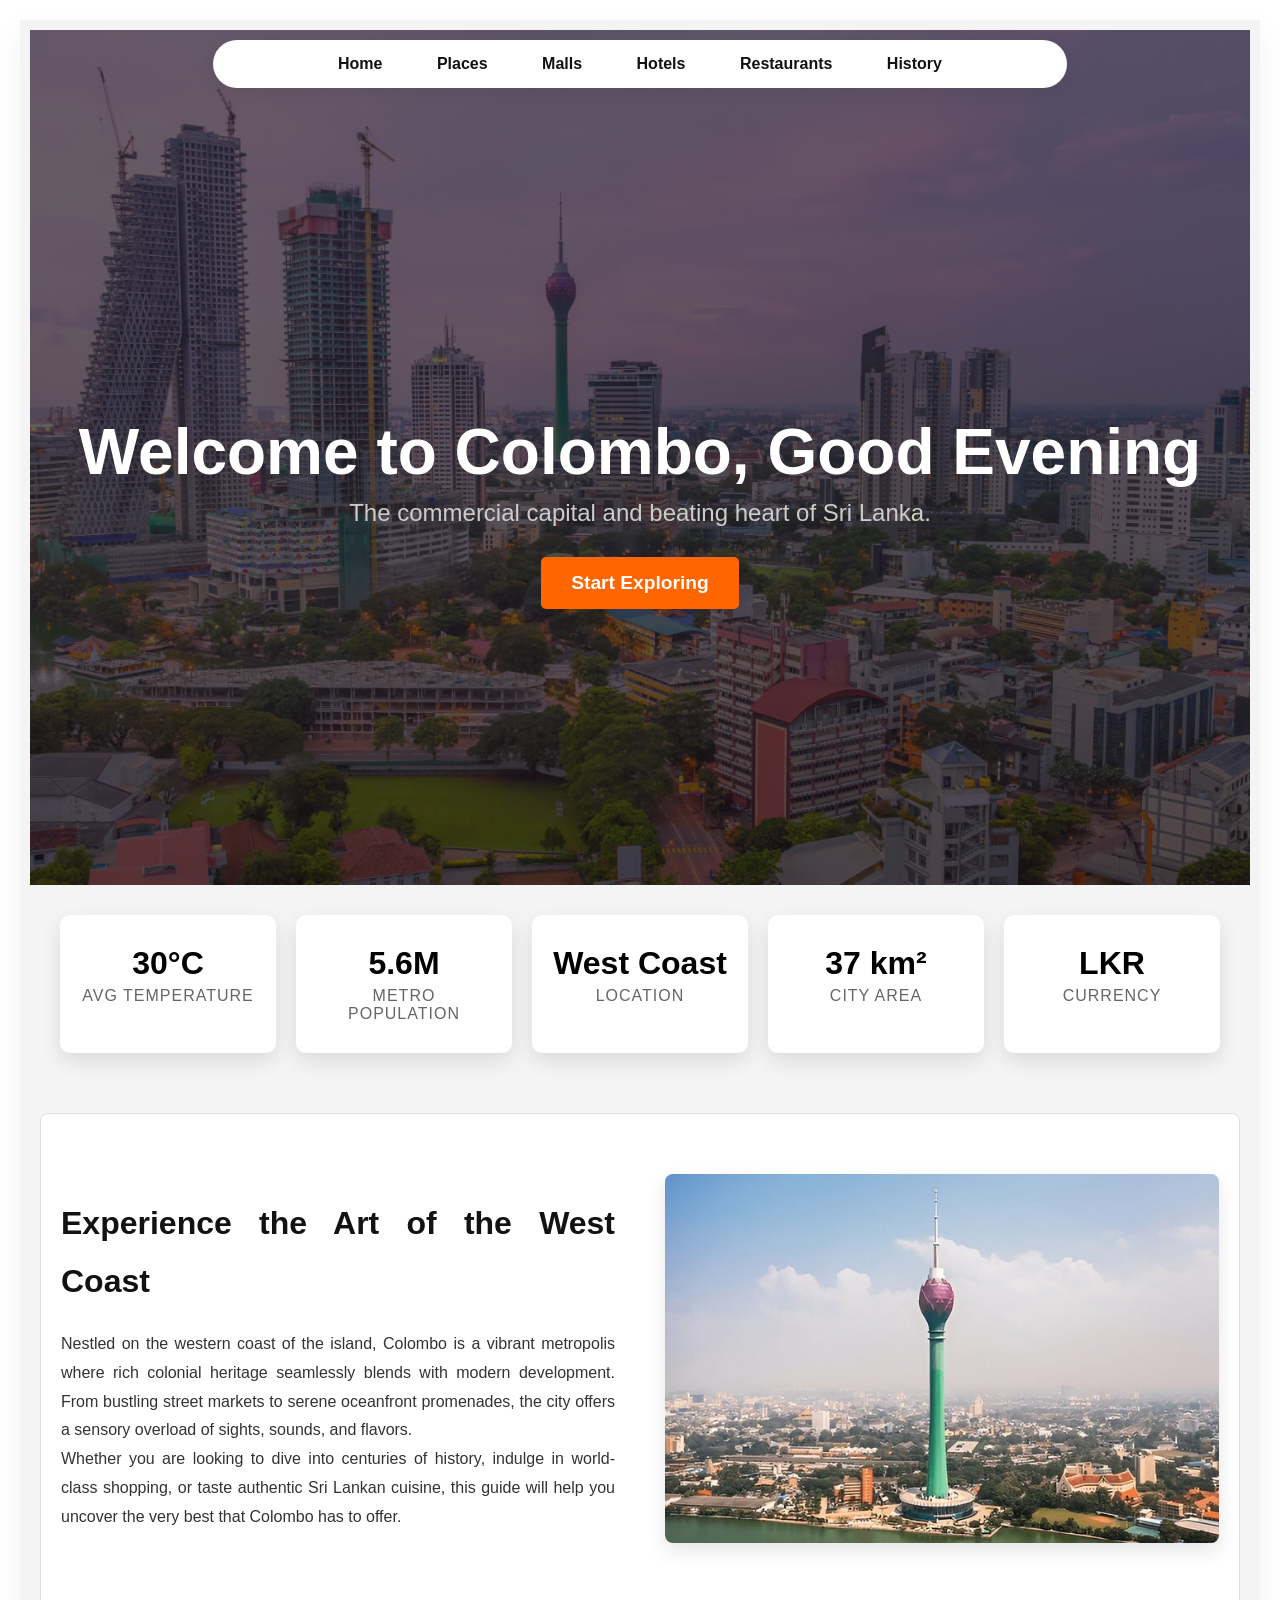
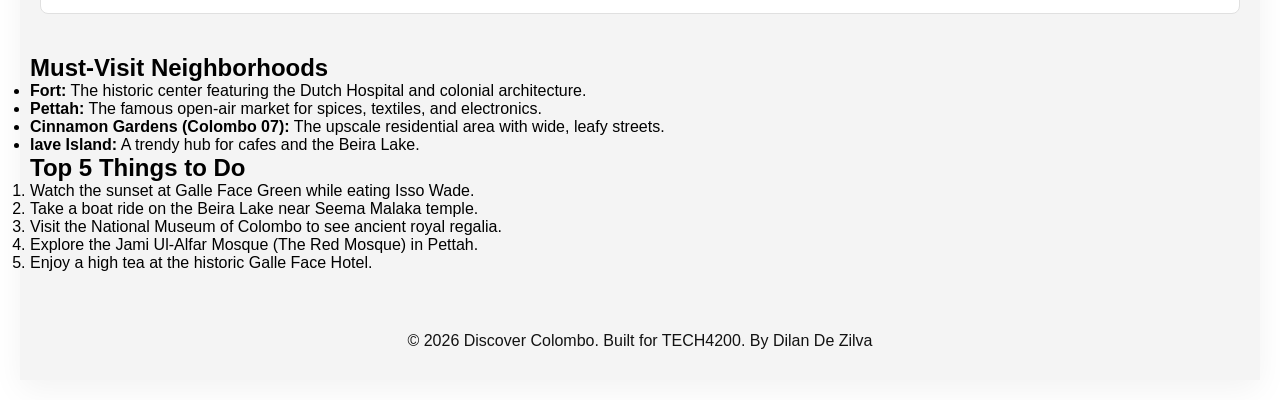
==== index.html @ 4ca34e48 "Add: More content to the home page" ====
<!-- Dilan De Zilva || 05/05/2025 -->
<!-- The website is about city of sri lanka know an Colombo, this includes it states along with
restaurants, malls, hotels and its history. -->
<!-- This page is main page of the site showing the overview of colombo city -->

<!doctype html>
<html lang="en">
  <head>
    <meta charset="UTF-8" />
    <meta name="viewport" content="width=device-width, initial-scale=1.0" />
    <!--  -->
    <title>Discover Colombo | Travel Guide</title>
    <!--  -->
    <link rel="stylesheet" href="styles.css" />
  </head>
  <body>
    <div class="content-wrapper">
      <!-- HERO SECTION -->
      <header class="hero-section">
        <!-- GLOBAL NAVIGATION -->
        <nav class="global-nav transparent-view">
          <div class="nav-links">
            <a href="index.html">Home</a>
            <a href="places.html">Places</a>
            <a href="malls.html">Malls</a>
            <a href="hotels.html">Hotels</a>
            <a href="restaurants.html">Restaurants</a>
            <a href="history.html">History</a>
          </div>
        </nav>
        <div class="hero-content">
          <h1 id="greeting-text">Welcome to Colombo, Good Evening</h1>
          <p>The commercial capital and beating heart of Sri Lanka.</p>
          <a href="places.html" class="cta-button">Start Exploring</a>
        </div>
      </header>

      <!-- STATS SECTION -->
      <section class="stats-section">
        <div class="stat-box">
          <h3 class="stat-number">30°C</h3>
          <p class="stat-label">Avg Temperature</p>
        </div>

        <div class="stat-box">
          <h3 class="stat-number">5.6M</h3>
          <p class="stat-label">Metro Population</p>
        </div>

        <div class="stat-box">
          <h3 class="stat-number">West Coast</h3>
          <p class="stat-label">Location</p>
        </div>

        <div class="stat-box">
          <h3 class="stat-number">37 km²</h3>
          <p class="stat-label">City Area</p>
        </div>

        <div class="stat-box">
          <h3 class="stat-number">LKR</h3>
          <p class="stat-label">Currency</p>
        </div>
      </section>

      <!-- INTRODUCTION -->
      <section class="intro-section">
        <div class="intro-text">
          <h2>Experience the Art of the West Coast</h2>
          <p>
            Nestled on the western coast of the island, Colombo is a vibrant
            metropolis where rich colonial heritage seamlessly blends with
            modern development. From bustling street markets to serene
            oceanfront promenades, the city offers a sensory overload of sights,
            sounds, and flavors.
          </p>
          <p>
            Whether you are looking to dive into centuries of history, indulge
            in world-class shopping, or taste authentic Sri Lankan cuisine, this
            guide will help you uncover the very best that Colombo has to offer.
          </p>
        </div>

        <div class="intro-image">
          <img src="./Assets/lotus tower.jpg" alt="Image of the Lotus Tower" />
        </div>
      </section>

      <section class="must-visit section">
        <h2>Must-Visit Neighborhoods</h2>
        <ul>
          <li>
            <b>Fort:</b> The historic center featuring the Dutch Hospital and
            colonial architecture.
          </li>
          <li>
            <b>Pettah:</b> The famous open-air market for spices, textiles, and
            electronics.
          </li>
          <li>
            <b>Cinnamon Gardens (Colombo 07):</b> The upscale residential area
            with wide, leafy streets.
          </li>
          <li>
            <b>lave Island:</b> A trendy hub for cafes and the Beira Lake.
          </li>
        </ul>

        <h2>Top 5 Things to Do</h2>
        <ol>
          <li>Watch the sunset at Galle Face Green while eating Isso Wade.</li>
          <li>Take a boat ride on the Beira Lake near Seema Malaka temple.</li>
          <li>
            Visit the National Museum of Colombo to see ancient royal regalia.
          </li>
          <li>Explore the Jami Ul-Alfar Mosque (The Red Mosque) in Pettah.</li>
          <li>Enjoy a high tea at the historic Galle Face Hotel.</li>
        </ol>
      </section>

      <!-- GLOBAL FOOTER -->
      <footer>
        <p>
          &copy; 2026 Discover Colombo. Built for TECH4200. By Dilan De Zilva
        </p>
      </footer>
    </div>

    <script src="js/scripts.js"></script>
  </body>
</html>
---- styles.css ----
/* General Reset */
* {
  margin: 0;
  padding: 0;
  box-sizing: border-box;
  font-family: "Segoe UI", Tahoma, Geneva, Verdana, sans-serif;
}

body {
  background-color: #ffffff; 
  padding: 20px 20px; 
  display: flex;
  justify-content: center; 
}


.content-wrapper {
  background-color: #f4f4f4; 
  width: 100%;
  padding: 10px;
  box-shadow: 0 10px 30px rgba(0, 0, 0, 0.05);
}


.global-nav {
  background-color: #ffffff; 
  width: 70%; 
  margin: 10px auto 50px auto; 
  padding: 15px 30px;
  display: flex;
  justify-content: center;
  gap: 15px;
  align-items: center;
  border-radius: 50px; 
  box-shadow: 0 4px 15px rgba(0, 0, 0, 0.05);
}

.nav-links a {
  color: #121212; 
  text-decoration: none;
  font-weight: bold;
  padding: 10px 25px; 
  border-radius: 25px; 
  transition:
    background-color 0.3s ease,
    color 0.3s ease; 
}

.nav-links a:hover {
  background-color: #ff6600; 
  color: #ffffff;
}

/* Hero Section */
.hero-section {
  height: 95vh;
  /* The linear-gradient below adds a dark tint over your image to stand out the white text */
  background-image:
    linear-gradient(rgba(40, 40, 40, 0.7), rgba(18, 18, 18, 0.7)),
    url("./Assets/Colombo.jpeg");
  background-size: cover;
  background-position: center;
  display: flex;
  flex-direction: column;
  color: #ffffff;
}


.hero-content {
    flex: 1; 
    display: flex;
    flex-direction: column;
    justify-content: center; 
    align-items: center;
    text-align: center;
}

.hero-content h1 {
  font-size: 4rem;
  margin-bottom: 10px;
}

.hero-content p {
  font-size: 1.5rem;
  margin-bottom: 30px;
  color: #cccccc; 
}

/* Buttons */
.cta-button {
  background-color: #ff6600; 
  color: #ffffff; 
  padding: 15px 30px;
  text-decoration: none;
  font-size: 1.2rem;
  font-weight: bold;
  border-radius: 5px;
  transition: background-color 0.3s;
  display: inline-block;
}

.cta-button:hover {
  background-color: #cc5200; 
}

/* --- STATS SECTION --- */
.stats-section {
    display: grid;
    grid-template-columns: repeat(auto-fit, minmax(200px, 1fr)); 
    gap: 20px;
    max-width: 1200px;
    margin: 10px auto 40px auto;
    padding: 20px 20px;
  
}

.stat-box {
    background-color: #ffffff;
    padding: 30px 20px;
    text-align: center;
    border-radius: 10px;
    box-shadow: 0 8px 20px rgba(0,0,0,0.1); 
    /* border-bottom: 4px solid #868686;  */
    transition: transform 0.3s ease;
}

.stat-box:hover {
    transform: translateY(-10px); 
}

.stat-number {
    font-size: 2.0rem;
    color: #000000; 
    margin-bottom: 5px;
    
}

.stat-label {
    color: #666666; 
    font-size: 1rem;
    text-transform: uppercase; 
    letter-spacing: 1px;
}

/* Intro Section */
.intro-section {
  background-color: #ffffff; 
  padding: 60px 20px;
  max-width: 1200px;
  margin: 40px auto;
  text-align: center;
  line-height: 1.8;
  border: 1px solid #e0e0e0; 
  border-radius: 8px; 
  display: flex;
  align-items: center;
  gap: 50px;
}

.intro-section h2 {
  margin-bottom: 20px;
  color: #121212; 
}

.intro-text {
    flex: 1; 
    color: #333333;
    line-height: 1.8;
    text-align: justify;
}

.intro-text h2 {
    margin-bottom: 20px;
    color: #121212;
    font-size: 2rem;
    
}

.intro-image {
    flex: 1; 
}

.intro-image img {
    width: 100%; 
    border-radius: 8px; 
    box-shadow: 0 8px 20px rgba(0,0,0,0.1); 
}



/* Footer */
footer {
  color: #121212; 
  text-align: center;
  padding: 20px;
  margin-top: 40px;
}
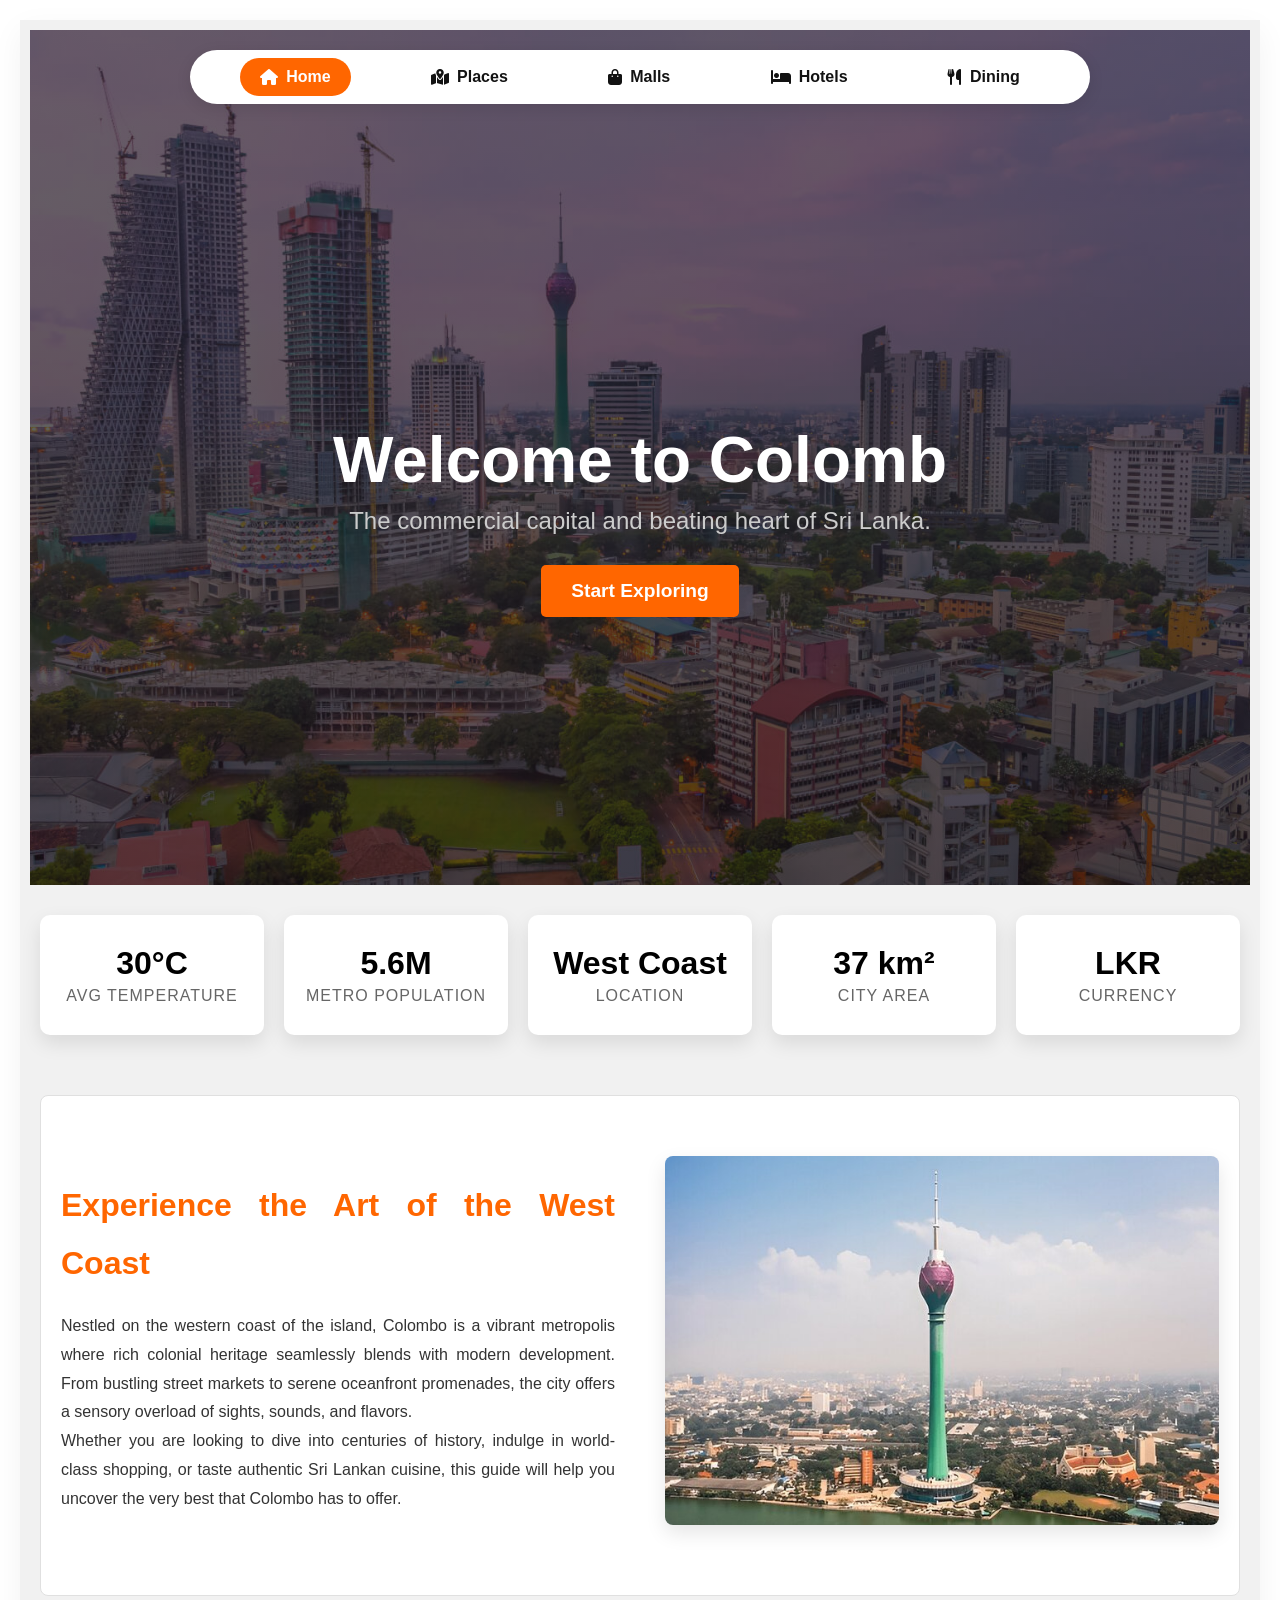
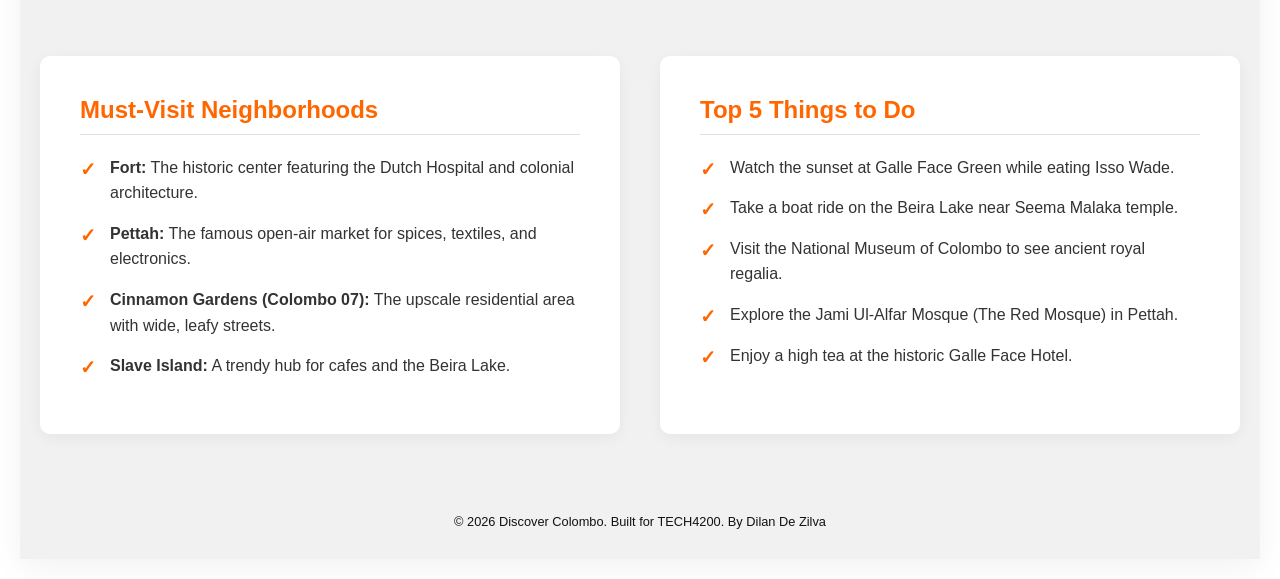
==== commit 4f4256e5: "Update: Mobile Responsive and final edits for index page" ====
--- a/index.html
+++ b/index.html
@@ -1,42 +1,68 @@
-<!-- Dilan De Zilva || 05/05/2025 -->
-<!-- The website is about city of sri lanka know an Colombo, this includes it states along with
-restaurants, malls, hotels and its history. -->
-<!-- This page is main page of the site showing the overview of colombo city -->
+<!-- 
+Dilan De Zilva
+05/05/2025
+The website is about city of sri lanka know an Colombo, this includes it stats along with
+restaurants, malls, hotels and its history.
+This page is main page of the site showing the overview of colombo city 
+-->
 
 <!doctype html>
 <html lang="en">
   <head>
     <meta charset="UTF-8" />
     <meta name="viewport" content="width=device-width, initial-scale=1.0" />
-    <!--  -->
+    <meta
+      name="description"
+      content="Discover the vibrant heart of Sri Lanka! Your ultimate guide to the best places, food, hotels, and hidden gems in Colombo. Start planning your trip today." />
     <title>Discover Colombo | Travel Guide</title>
-    <!--  -->
     <link rel="stylesheet" href="styles.css" />
+    <!-- Nav bar icon from online library -->
+    <link
+      rel="stylesheet"
+      href="https://cdnjs.cloudflare.com/ajax/libs/font-awesome/6.4.0/css/all.min.css" />
   </head>
   <body>
     <div class="content-wrapper">
-      <!-- HERO SECTION -->
+      <!-- Hero Section -->
       <header class="hero-section">
-        <!-- GLOBAL NAVIGATION -->
-        <nav class="global-nav transparent-view">
-          <div class="nav-links">
-            <a href="index.html">Home</a>
-            <a href="places.html">Places</a>
-            <a href="malls.html">Malls</a>
-            <a href="hotels.html">Hotels</a>
-            <a href="restaurants.html">Restaurants</a>
-            <a href="history.html">History</a>
+        <!-- Global Navigation -->
+        <nav class="global-nav">
+          <div class="nav-links" id="nav-links">
+            <a href="index.html" class="active">
+              <i class="fa-solid fa-house"></i>
+              <span class="nav-text">Home</span>
+            </a>
+            <a href="places.html">
+              <i class="fa-solid fa-map-location-dot"></i>
+              <span class="nav-text">Places</span>
+            </a>
+            <a href="malls.html">
+              <i class="fa-solid fa-bag-shopping"></i>
+              <span class="nav-text">Malls</span>
+            </a>
+            <a href="hotels.html">
+              <i class="fa-solid fa-bed"></i>
+              <span class="nav-text">Hotels</span>
+            </a>
+            <a href="restaurants.html">
+              <i class="fa-solid fa-utensils"></i>
+              <span class="nav-text">Dining</span>
+            </a>
           </div>
         </nav>
+
         <div class="hero-content">
-          <h1 id="greeting-text">Welcome to Colombo, Good Evening</h1>
+          <h1>
+            <span id="animation-text"></span>
+            <span id="greeting-message"></span>
+          </h1>
           <p>The commercial capital and beating heart of Sri Lanka.</p>
-          <a href="places.html" class="cta-button">Start Exploring</a>
+          <a href="#stats" class="cta-button">Start Exploring</a>
         </div>
       </header>
 
-      <!-- STATS SECTION -->
-      <section class="stats-section">
+      <!-- Stats Section -->
+      <section class="stats-section" id="stats">
         <div class="stat-box">
           <h3 class="stat-number">30°C</h3>
           <p class="stat-label">Avg Temperature</p>
@@ -63,7 +89,7 @@
         </div>
       </section>
 
-      <!-- INTRODUCTION -->
+      <!-- Introduction -->
       <section class="intro-section">
         <div class="intro-text">
           <h2>Experience the Art of the West Coast</h2>
@@ -86,39 +112,50 @@
         </div>
       </section>
 
-      <section class="must-visit section">
-        <h2>Must-Visit Neighborhoods</h2>
-        <ul>
-          <li>
-            <b>Fort:</b> The historic center featuring the Dutch Hospital and
-            colonial architecture.
-          </li>
-          <li>
-            <b>Pettah:</b> The famous open-air market for spices, textiles, and
-            electronics.
-          </li>
-          <li>
-            <b>Cinnamon Gardens (Colombo 07):</b> The upscale residential area
-            with wide, leafy streets.
-          </li>
-          <li>
-            <b>lave Island:</b> A trendy hub for cafes and the Beira Lake.
-          </li>
-        </ul>
+      <!-- List Section -->
+      <section class="list-section">
+        <div class="list-container">
+          <h3>Must-Visit Neighborhoods</h3>
+          <ul class="custom-list">
+            <li>
+              <b>Fort:</b> The historic center featuring the Dutch Hospital and
+              colonial architecture.
+            </li>
+            <li>
+              <b>Pettah:</b> The famous open-air market for spices, textiles,
+              and electronics.
+            </li>
+            <li>
+              <b>Cinnamon Gardens (Colombo 07):</b> The upscale residential area
+              with wide, leafy streets.
+            </li>
+            <li>
+              <b>Slave Island:</b> A trendy hub for cafes and the Beira Lake.
+            </li>
+          </ul>
+        </div>
 
-        <h2>Top 5 Things to Do</h2>
-        <ol>
-          <li>Watch the sunset at Galle Face Green while eating Isso Wade.</li>
-          <li>Take a boat ride on the Beira Lake near Seema Malaka temple.</li>
-          <li>
-            Visit the National Museum of Colombo to see ancient royal regalia.
-          </li>
-          <li>Explore the Jami Ul-Alfar Mosque (The Red Mosque) in Pettah.</li>
-          <li>Enjoy a high tea at the historic Galle Face Hotel.</li>
-        </ol>
+        <div class="list-container">
+          <h3>Top 5 Things to Do</h3>
+          <ul class="custom-list">
+            <li>
+              Watch the sunset at Galle Face Green while eating Isso Wade.
+            </li>
+            <li>
+              Take a boat ride on the Beira Lake near Seema Malaka temple.
+            </li>
+            <li>
+              Visit the National Museum of Colombo to see ancient royal regalia.
+            </li>
+            <li>
+              Explore the Jami Ul-Alfar Mosque (The Red Mosque) in Pettah.
+            </li>
+            <li>Enjoy a high tea at the historic Galle Face Hotel.</li>
+          </ul>
+        </div>
       </section>
 
-      <!-- GLOBAL FOOTER -->
+      <!-- Global Footer -->
       <footer>
         <p>
           &copy; 2026 Discover Colombo. Built for TECH4200. By Dilan De Zilva
@@ -126,6 +163,6 @@
       </footer>
     </div>
 
-    <script src="js/scripts.js"></script>
+    <script src="scripts.js"></script>
   </body>
 </html>
--- a/styles.css
+++ b/styles.css
@@ -1,4 +1,7 @@
-/* General Reset */
+html {
+  scroll-behavior: smooth;
+}
+
 * {
   margin: 0;
   padding: 0;
@@ -7,54 +10,62 @@
 }
 
 body {
-  background-color: #ffffff; 
-  padding: 20px 20px; 
-  display: flex;
-  justify-content: center; 
-}
-
+  background-color: #ffffff;
+  padding: 20px 20px;
+  display: flex;
+  justify-content: center;
+}
 
 .content-wrapper {
-  background-color: #f4f4f4; 
+  background-color: #f1f1f1;
   width: 100%;
   padding: 10px;
   box-shadow: 0 10px 30px rgba(0, 0, 0, 0.05);
 }
 
-
+/* --- Global Navbar --- */
 .global-nav {
-  background-color: #ffffff; 
-  width: 70%; 
-  margin: 10px auto 50px auto; 
-  padding: 15px 30px;
-  display: flex;
-  justify-content: center;
-  gap: 15px;
+  background-color: #ffffff;
+  width: 80%;
+  max-width: 900px;
+  margin: 20px auto 50px auto;
+  padding: 8px 20px;
+  border-radius: 50px;
+  box-shadow: 0 4px 15px rgba(0, 0, 0, 0.1);
+  position: relative;
+  z-index: 1000;
+}
+
+.nav-links {
+  display: flex;
+  justify-content: space-around;
   align-items: center;
-  border-radius: 50px; 
-  box-shadow: 0 4px 15px rgba(0, 0, 0, 0.05);
 }
 
 .nav-links a {
-  color: #121212; 
+  display: flex;
+  align-items: center;
+  gap: 8px;
+  color: #121212;
   text-decoration: none;
   font-weight: bold;
-  padding: 10px 25px; 
-  border-radius: 25px; 
+  padding: 10px 20px;
+  border-radius: 25px;
   transition:
     background-color 0.3s ease,
-    color 0.3s ease; 
-}
-
-.nav-links a:hover {
-  background-color: #ff6600; 
+    color 0.3s ease;
+}
+
+/* When hover over the text or icon color changes and shows the active page highlighted */
+.nav-links a:hover,
+.nav-links a.active {
+  background-color: #ff6600;
   color: #ffffff;
 }
 
-/* Hero Section */
+/* --- Hero Section --- */
 .hero-section {
   height: 95vh;
-  /* The linear-gradient below adds a dark tint over your image to stand out the white text */
   background-image:
     linear-gradient(rgba(40, 40, 40, 0.7), rgba(18, 18, 18, 0.7)),
     url("./Assets/Colombo.jpeg");
@@ -65,14 +76,13 @@
   color: #ffffff;
 }
 
-
 .hero-content {
-    flex: 1; 
-    display: flex;
-    flex-direction: column;
-    justify-content: center; 
-    align-items: center;
-    text-align: center;
+  flex: 1;
+  display: flex;
+  flex-direction: column;
+  justify-content: center;
+  align-items: center;
+  text-align: center;
 }
 
 .hero-content h1 {
@@ -83,13 +93,13 @@
 .hero-content p {
   font-size: 1.5rem;
   margin-bottom: 30px;
-  color: #cccccc; 
+  color: #cccccc;
 }
 
 /* Buttons */
 .cta-button {
-  background-color: #ff6600; 
-  color: #ffffff; 
+  background-color: #ff6600;
+  color: #ffffff;
   padding: 15px 30px;
   text-decoration: none;
   font-size: 1.2rem;
@@ -100,58 +110,55 @@
 }
 
 .cta-button:hover {
-  background-color: #cc5200; 
-}
-
-/* --- STATS SECTION --- */
+  background-color: #cc5200;
+}
+
+/* --- Stats Section --- */
 .stats-section {
-    display: grid;
-    grid-template-columns: repeat(auto-fit, minmax(200px, 1fr)); 
-    gap: 20px;
-    max-width: 1200px;
-    margin: 10px auto 40px auto;
-    padding: 20px 20px;
-  
+  display: grid;
+  grid-template-columns: repeat(auto-fit, minmax(200px, 1fr));
+  gap: 20px;
+  max-width: 1200px;
+  margin: 10px auto 40px auto;
+  padding: 20px 0px;
 }
 
 .stat-box {
-    background-color: #ffffff;
-    padding: 30px 20px;
-    text-align: center;
-    border-radius: 10px;
-    box-shadow: 0 8px 20px rgba(0,0,0,0.1); 
-    /* border-bottom: 4px solid #868686;  */
-    transition: transform 0.3s ease;
+  background-color: #ffffff;
+  padding: 30px 20px;
+  text-align: center;
+  border-radius: 10px;
+  box-shadow: 0 8px 20px rgba(0, 0, 0, 0.1);
+  transition: transform 0.3s ease;
 }
 
 .stat-box:hover {
-    transform: translateY(-10px); 
+  transform: translateY(-10px);
 }
 
 .stat-number {
-    font-size: 2.0rem;
-    color: #000000; 
-    margin-bottom: 5px;
-    
+  font-size: 2rem;
+  color: #000000;
+  margin-bottom: 5px;
 }
 
 .stat-label {
-    color: #666666; 
-    font-size: 1rem;
-    text-transform: uppercase; 
-    letter-spacing: 1px;
-}
-
-/* Intro Section */
+  color: #666666;
+  font-size: 1rem;
+  text-transform: uppercase;
+  letter-spacing: 1px;
+}
+
+/* --- Intro Section --- */
 .intro-section {
-  background-color: #ffffff; 
+  background-color: #ffffff;
   padding: 60px 20px;
   max-width: 1200px;
   margin: 40px auto;
   text-align: center;
   line-height: 1.8;
-  border: 1px solid #e0e0e0; 
-  border-radius: 8px; 
+  border: 1px solid #e0e0e0;
+  border-radius: 8px;
   display: flex;
   align-items: center;
   gap: 50px;
@@ -159,39 +166,179 @@
 
 .intro-section h2 {
   margin-bottom: 20px;
-  color: #121212; 
+  color: #121212;
 }
 
 .intro-text {
-    flex: 1; 
-    color: #333333;
-    line-height: 1.8;
-    text-align: justify;
+  flex: 1;
+  color: #333333;
+  line-height: 1.8;
+  text-align: justify;
+  font-size: 1rem;
 }
 
 .intro-text h2 {
-    margin-bottom: 20px;
-    color: #121212;
-    font-size: 2rem;
-    
+  margin-bottom: 20px;
+  color: #ff6600;
+  font-size: 2rem;
 }
 
 .intro-image {
-    flex: 1; 
+  flex: 1;
 }
 
 .intro-image img {
-    width: 100%; 
-    border-radius: 8px; 
-    box-shadow: 0 8px 20px rgba(0,0,0,0.1); 
-}
-
-
-
-/* Footer */
+  width: 100%;
+  border-radius: 8px;
+  box-shadow: 0 8px 20px rgba(0, 0, 0, 0.1);
+}
+
+/* --- List Section --- */
+.list-section {
+  display: flex;
+  gap: 40px;
+  max-width: 1200px;
+  margin: 60px auto;
+}
+
+.list-container {
+  flex: 1;
+  background-color: #ffffff;
+  padding: 40px;
+  border-radius: 10px;
+  box-shadow: 0 4px 15px rgba(0, 0, 0, 0.05);
+}
+
+.list-container h3 {
+  color: #ff6600;
+  margin-bottom: 20px;
+  font-size: 1.5rem;
+  border-bottom: 1px solid #e0e0e0;
+  padding-bottom: 10px;
+}
+
+/* Removing default bullets and adding custom ones */
+.custom-list {
+  list-style: none;
+  padding: 0;
+}
+
+.custom-list li {
+  position: relative;
+  padding-left: 30px;
+  margin-bottom: 15px;
+  color: #333333;
+  line-height: 1.6;
+}
+
+/* The Custom Orange Arrow Trick */
+.custom-list li::before {
+  content: "✓";
+  position: absolute;
+  left: 0;
+  color: #ff6600;
+  font-weight: bold;
+  font-size: 1.2rem;
+}
+
+/* --- Mobile Responsiveness --- */
+@media (max-width: 768px) {
+  body {
+    padding-bottom: 80px;
+  }
+
+  /* Fix the nav bar to the bottom of the screen */
+  .global-nav {
+    position: fixed;
+    bottom: 0;
+    left: 0;
+    width: 100%;
+    margin: 0;
+    padding: 10px 0 15px 0;
+    border-radius: 20px 20px 0 0;
+    background-color: #ffffff;
+    box-shadow: 0 -4px 15px rgba(0, 0, 0, 0.1);
+  }
+
+  .nav-links a {
+    flex-direction: column;
+    gap: 4px;
+    padding: 8px 12px;
+    font-size: 0.75rem;
+    border-radius: 10px;
+  }
+
+  .nav-links a i {
+    font-size: 1.2rem;
+  }
+
+  /* .nav-text {
+    display: none;
+  } */
+
+  .hero-section {
+    height: 65vh;
+    min-height: 400px;
+  }
+
+  .hero-content h1 {
+    font-size: 2.1rem;
+  }
+
+  .hero-content p {
+    font-size: 1rem;
+    padding: 0 15px;
+  }
+  .cta-button {
+    padding: 10px 10px;
+    font-size: 0.8rem;
+  }
+
+  .intro-text h2 {
+    font-size: 1.4rem;
+  }
+
+  .intro-text p {
+    font-size: 0.8rem;
+  }
+
+  .stat-number {
+    font-size: 1.4rem;
+  }
+
+  .stat-label {
+    font-size: 0.8rem;
+  }
+
+  .list-container h3 {
+    font-size: 1.2rem;
+  }
+
+  .intro-section {
+    flex-direction: column;
+    padding: 30px 20px;
+    gap: 30px;
+  }
+
+  .list-section {
+    flex-direction: column;
+    gap: 20px;
+    margin: 30px auto;
+  }
+  .custom-list li {
+    font-size: 0.8rem;
+  }
+
+  .list-container {
+    padding: 20px;
+  }
+}
+
+/* --- Footer --- */
 footer {
-  color: #121212; 
+  color: #121212;
   text-align: center;
   padding: 20px;
   margin-top: 40px;
-}
+  font-size: 0.8rem;
+}
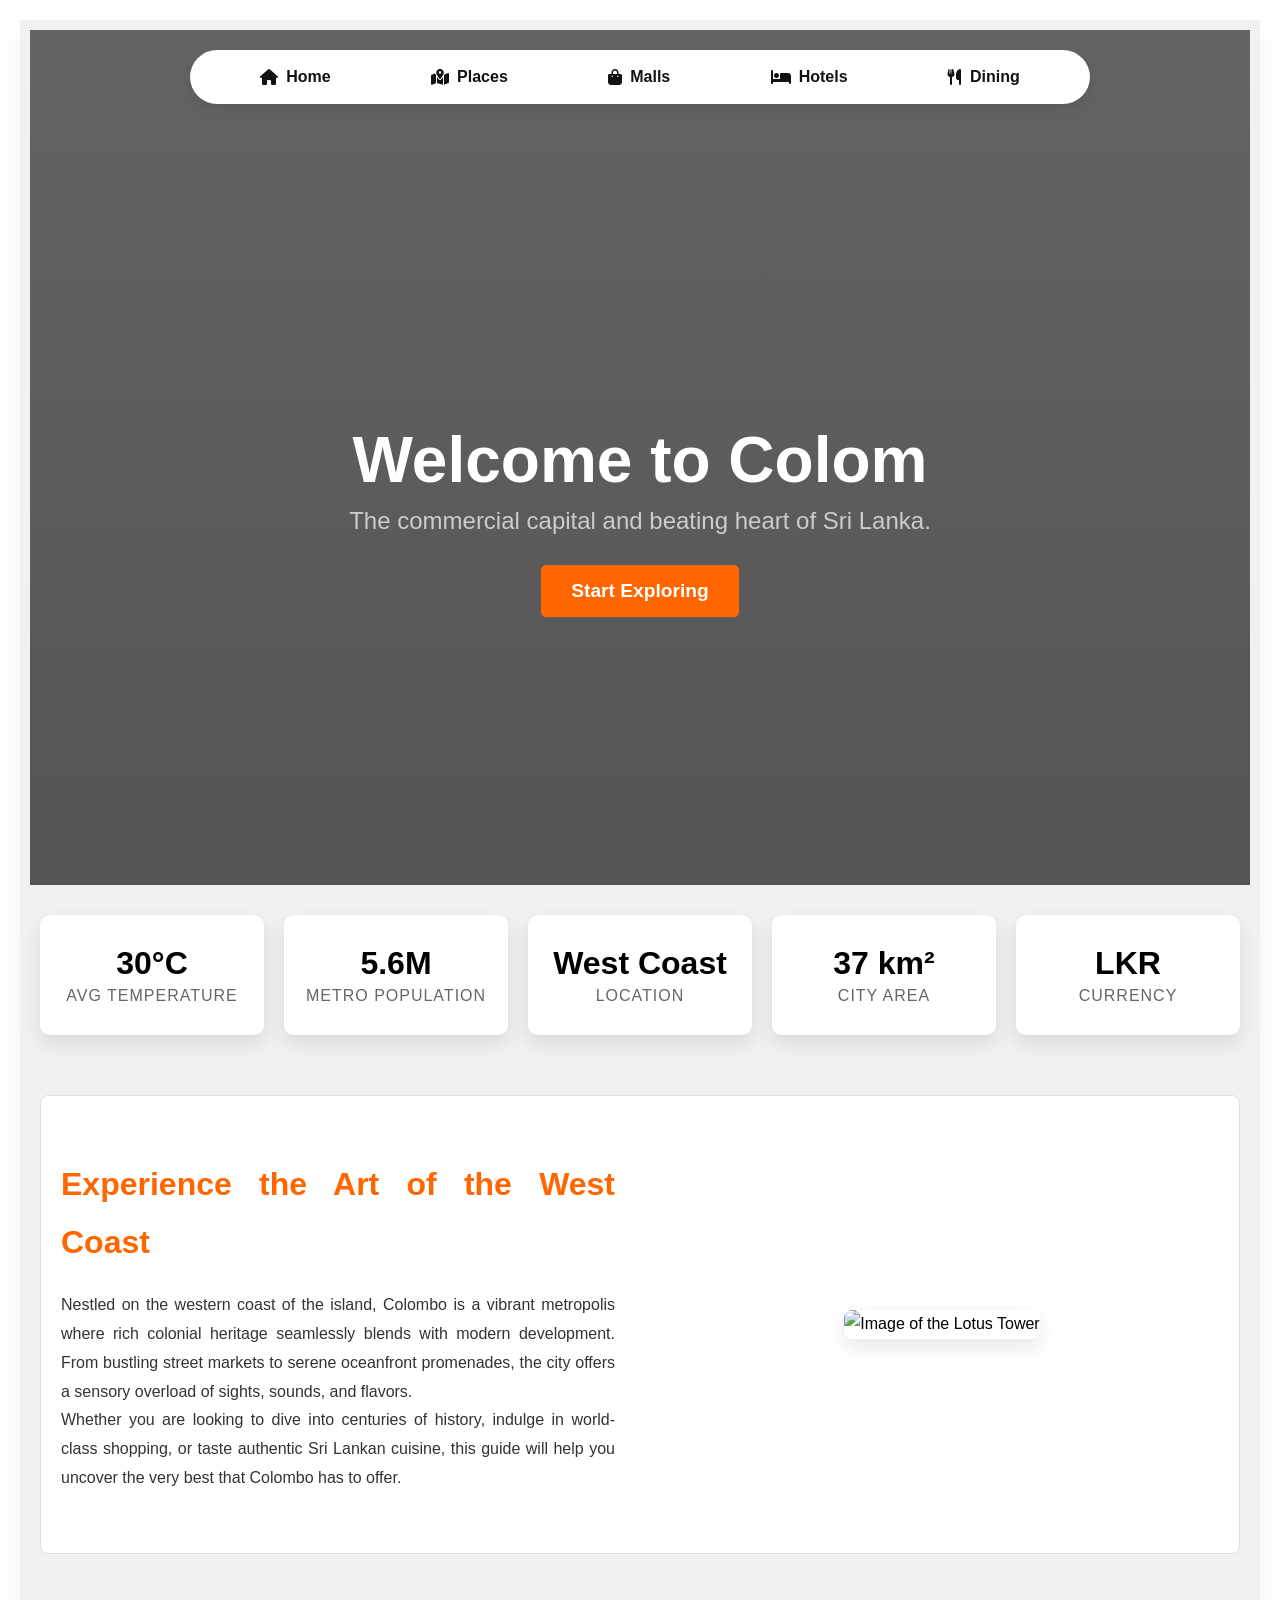
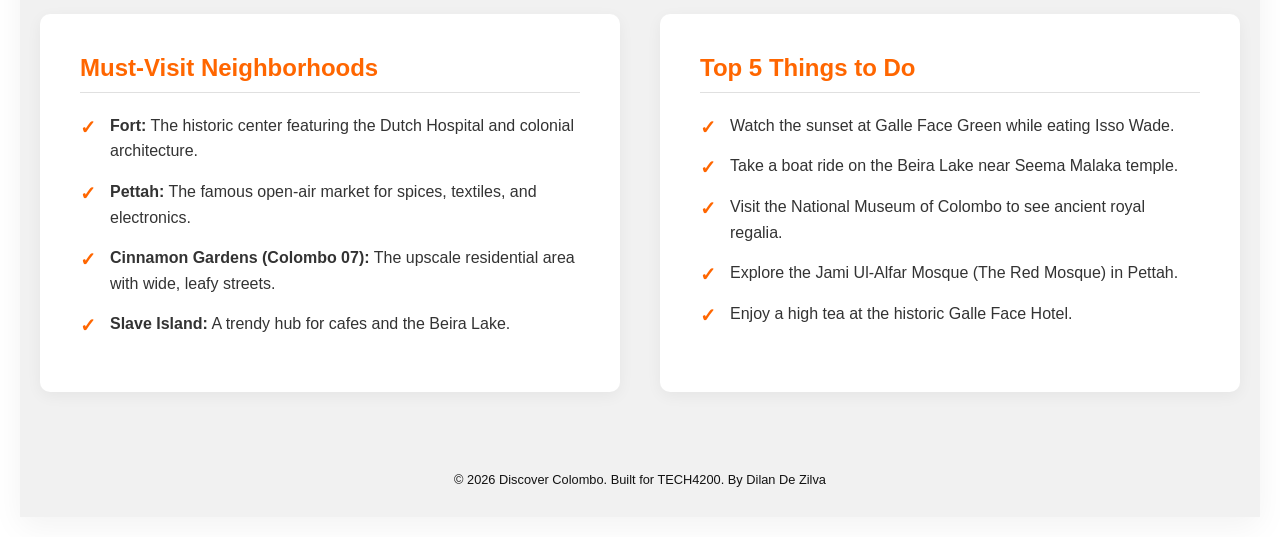
==== commit 06bc60d2: "Add: Place page & changes" ====
--- a/index.html
+++ b/index.html
@@ -28,7 +28,7 @@
         <!-- Global Navigation -->
         <nav class="global-nav">
           <div class="nav-links" id="nav-links">
-            <a href="index.html" class="active">
+            <a href="index.html">
               <i class="fa-solid fa-house"></i>
               <span class="nav-text">Home</span>
             </a>
@@ -61,99 +61,105 @@
         </div>
       </header>
 
-      <!-- Stats Section -->
-      <section class="stats-section" id="stats">
-        <div class="stat-box">
-          <h3 class="stat-number">30°C</h3>
-          <p class="stat-label">Avg Temperature</p>
-        </div>
+      <main>
+        <!-- Stats Section -->
+        <section class="stats-section" id="stats">
+          <div class="stat-box">
+            <h3 class="stat-number">30°C</h3>
+            <p class="stat-label">Avg Temperature</p>
+          </div>
 
-        <div class="stat-box">
-          <h3 class="stat-number">5.6M</h3>
-          <p class="stat-label">Metro Population</p>
-        </div>
+          <div class="stat-box">
+            <h3 class="stat-number">5.6M</h3>
+            <p class="stat-label">Metro Population</p>
+          </div>
 
-        <div class="stat-box">
-          <h3 class="stat-number">West Coast</h3>
-          <p class="stat-label">Location</p>
-        </div>
+          <div class="stat-box">
+            <h3 class="stat-number">West Coast</h3>
+            <p class="stat-label">Location</p>
+          </div>
 
-        <div class="stat-box">
-          <h3 class="stat-number">37 km²</h3>
-          <p class="stat-label">City Area</p>
-        </div>
+          <div class="stat-box">
+            <h3 class="stat-number">37 km²</h3>
+            <p class="stat-label">City Area</p>
+          </div>
 
-        <div class="stat-box">
-          <h3 class="stat-number">LKR</h3>
-          <p class="stat-label">Currency</p>
-        </div>
-      </section>
+          <div class="stat-box">
+            <h3 class="stat-number">LKR</h3>
+            <p class="stat-label">Currency</p>
+          </div>
+        </section>
 
-      <!-- Introduction -->
-      <section class="intro-section">
-        <div class="intro-text">
-          <h2>Experience the Art of the West Coast</h2>
-          <p>
-            Nestled on the western coast of the island, Colombo is a vibrant
-            metropolis where rich colonial heritage seamlessly blends with
-            modern development. From bustling street markets to serene
-            oceanfront promenades, the city offers a sensory overload of sights,
-            sounds, and flavors.
-          </p>
-          <p>
-            Whether you are looking to dive into centuries of history, indulge
-            in world-class shopping, or taste authentic Sri Lankan cuisine, this
-            guide will help you uncover the very best that Colombo has to offer.
-          </p>
-        </div>
+        <!-- Introduction -->
+        <section class="intro-section">
+          <div class="intro-text">
+            <h2>Experience the Art of the West Coast</h2>
+            <p>
+              Nestled on the western coast of the island, Colombo is a vibrant
+              metropolis where rich colonial heritage seamlessly blends with
+              modern development. From bustling street markets to serene
+              oceanfront promenades, the city offers a sensory overload of
+              sights, sounds, and flavors.
+            </p>
+            <p>
+              Whether you are looking to dive into centuries of history, indulge
+              in world-class shopping, or taste authentic Sri Lankan cuisine,
+              this guide will help you uncover the very best that Colombo has to
+              offer.
+            </p>
+          </div>
 
-        <div class="intro-image">
-          <img src="./Assets/lotus tower.jpg" alt="Image of the Lotus Tower" />
-        </div>
-      </section>
+          <div class="intro-image">
+            <img
+              src="./assets/lotus tower.jpg"
+              alt="Image of the Lotus Tower" />
+          </div>
+        </section>
 
-      <!-- List Section -->
-      <section class="list-section">
-        <div class="list-container">
-          <h3>Must-Visit Neighborhoods</h3>
-          <ul class="custom-list">
-            <li>
-              <b>Fort:</b> The historic center featuring the Dutch Hospital and
-              colonial architecture.
-            </li>
-            <li>
-              <b>Pettah:</b> The famous open-air market for spices, textiles,
-              and electronics.
-            </li>
-            <li>
-              <b>Cinnamon Gardens (Colombo 07):</b> The upscale residential area
-              with wide, leafy streets.
-            </li>
-            <li>
-              <b>Slave Island:</b> A trendy hub for cafes and the Beira Lake.
-            </li>
-          </ul>
-        </div>
+        <!-- List Section -->
+        <section class="list-section">
+          <div class="list-container">
+            <h3>Must-Visit Neighborhoods</h3>
+            <ul class="custom-list">
+              <li>
+                <b>Fort:</b> The historic center featuring the Dutch Hospital
+                and colonial architecture.
+              </li>
+              <li>
+                <b>Pettah:</b> The famous open-air market for spices, textiles,
+                and electronics.
+              </li>
+              <li>
+                <b>Cinnamon Gardens (Colombo 07):</b> The upscale residential
+                area with wide, leafy streets.
+              </li>
+              <li>
+                <b>Slave Island:</b> A trendy hub for cafes and the Beira Lake.
+              </li>
+            </ul>
+          </div>
 
-        <div class="list-container">
-          <h3>Top 5 Things to Do</h3>
-          <ul class="custom-list">
-            <li>
-              Watch the sunset at Galle Face Green while eating Isso Wade.
-            </li>
-            <li>
-              Take a boat ride on the Beira Lake near Seema Malaka temple.
-            </li>
-            <li>
-              Visit the National Museum of Colombo to see ancient royal regalia.
-            </li>
-            <li>
-              Explore the Jami Ul-Alfar Mosque (The Red Mosque) in Pettah.
-            </li>
-            <li>Enjoy a high tea at the historic Galle Face Hotel.</li>
-          </ul>
-        </div>
-      </section>
+          <div class="list-container">
+            <h3>Top 5 Things to Do</h3>
+            <ul class="custom-list">
+              <li>
+                Watch the sunset at Galle Face Green while eating Isso Wade.
+              </li>
+              <li>
+                Take a boat ride on the Beira Lake near Seema Malaka temple.
+              </li>
+              <li>
+                Visit the National Museum of Colombo to see ancient royal
+                regalia.
+              </li>
+              <li>
+                Explore the Jami Ul-Alfar Mosque (The Red Mosque) in Pettah.
+              </li>
+              <li>Enjoy a high tea at the historic Galle Face Hotel.</li>
+            </ul>
+          </div>
+        </section>
+      </main>
 
       <!-- Global Footer -->
       <footer>
--- a/styles.css
+++ b/styles.css
@@ -68,7 +68,7 @@
   height: 95vh;
   background-image:
     linear-gradient(rgba(40, 40, 40, 0.7), rgba(18, 18, 18, 0.7)),
-    url("./Assets/Colombo.jpeg");
+    url("./assets/Colombo.jpeg");
   background-size: cover;
   background-position: center;
   display: flex;
@@ -342,3 +342,129 @@
   margin-top: 40px;
   font-size: 0.8rem;
 }
+
+/* Places Page CSS  */
+/* --- Filter and Sort Controls --- */
+.controls-container {
+  display: flex;
+  justify-content: space-between;
+  align-items: center;
+  max-width: 1200px;
+  margin: 0 auto 30px auto;
+  padding: 0 20px;
+  flex-wrap: wrap;
+  gap: 20px;
+}
+
+.filter-buttons {
+  display: flex;
+  gap: 10px;
+  flex-wrap: wrap;
+}
+
+.filter-btn {
+  padding: 8px 16px;
+  border: 2px solid #e0e0e0;
+  background-color: transparent;
+  color: #333333;
+  border-radius: 25px;
+  cursor: pointer;
+  font-weight: bold;
+  transition: all 0.3s ease;
+}
+
+.filter-btn:hover {
+  border-color: #ff6600;
+  color: #ff6600;
+}
+
+.filter-btn.active {
+  background-color: #ff6600;
+  border-color: #ff6600;
+  color: #ffffff;
+}
+
+.sort-dropdown select {
+  padding: 10px 15px;
+  border: 2px solid #e0e0e0;
+  border-radius: 8px;
+  background-color: #ffffff;
+  color: #333333;
+  font-weight: bold;
+  cursor: pointer;
+  outline: none;
+  font-family: inherit;
+}
+
+.sort-dropdown select:focus {
+  border-color: #ff6600;
+}
+
+/* Class added by JavaScript to hide cards that don't match the filter */
+.hidden {
+  display: none !important;
+}
+/* --- INTERNAL PAGE HEADERS --- */
+.page-header {
+  /* background-color: #121212; Dark background to make text pop */
+  color: #000000;
+  text-align: center;
+  padding: 60px 20px;
+  margin-bottom: 40px;
+}
+
+.page-header h1 {
+  font-size: 3rem;
+  color: #ff6600; /* Orange theme accent */
+  margin-bottom: 10px;
+}
+
+.page-content {
+  max-width: 1200px;
+  margin: 0 auto;
+  padding: 0 20px 60px 20px;
+}
+
+/* --- CARD GRID LAYOUT --- */
+.card-grid {
+  display: grid;
+  /* The magic responsive line! Fits as many 300px cards as possible */
+  grid-template-columns: repeat(auto-fit, minmax(300px, 1fr));
+  gap: 30px;
+}
+
+.place-card {
+  background-color: #ffffff;
+  border-radius: 10px;
+  overflow: hidden; /* Keeps the image perfectly locked inside the curved corners */
+  box-shadow: 0 5px 15px rgba(0, 0, 0, 0.05); /* Soft drop shadow */
+  transition:
+    transform 0.3s ease,
+    box-shadow 0.3s ease;
+}
+
+.place-card:hover {
+  transform: translateY(-5px); /* Card floats up when you hover over it */
+  box-shadow: 0 10px 25px rgba(0, 0, 0, 0.1); /* Shadow gets darker on hover */
+}
+
+.place-card img {
+  width: 100%;
+  height: 200px;
+  object-fit: cover; /* Ensures photos don't get stretched or squished */
+}
+
+.card-info {
+  padding: 20px;
+}
+
+.card-info h3 {
+  color: #121212;
+  margin-bottom: 10px;
+  font-size: 1.4rem;
+}
+
+.card-info p {
+  color: #666666;
+  line-height: 1.6;
+}
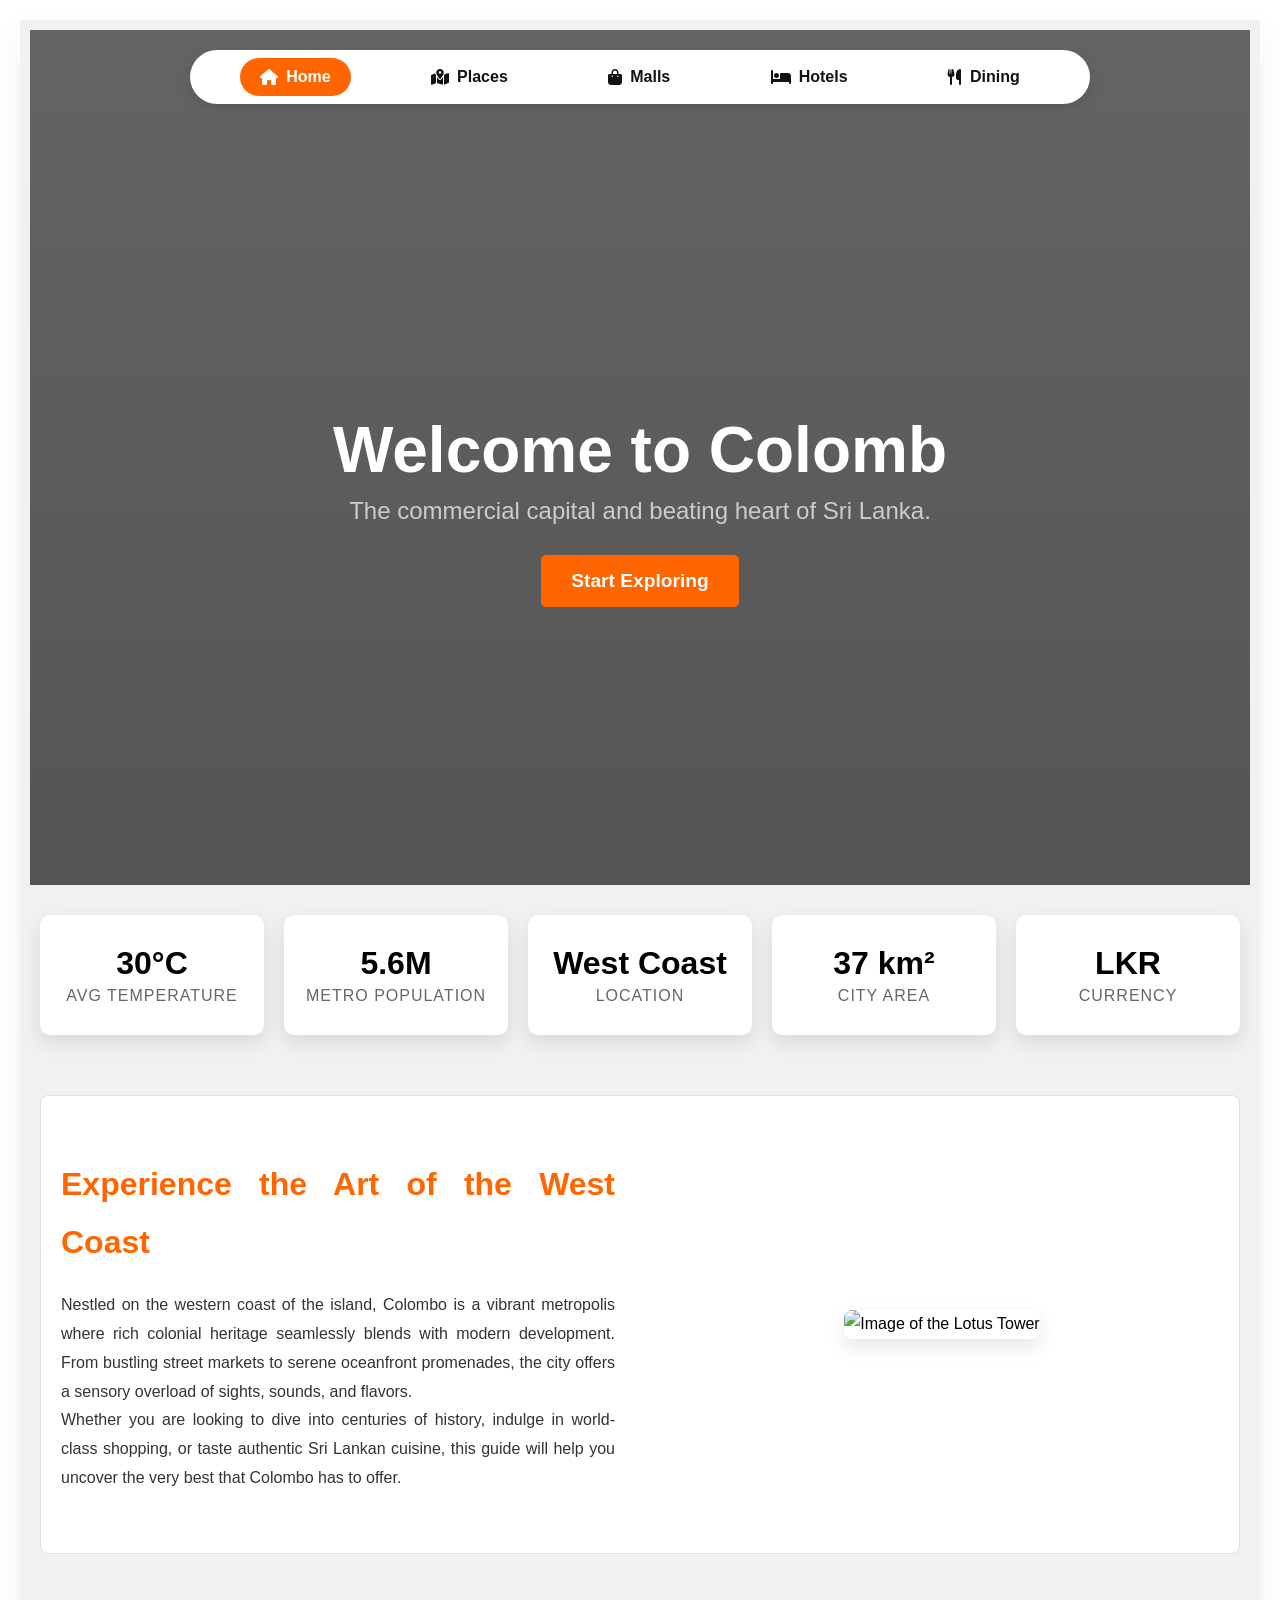
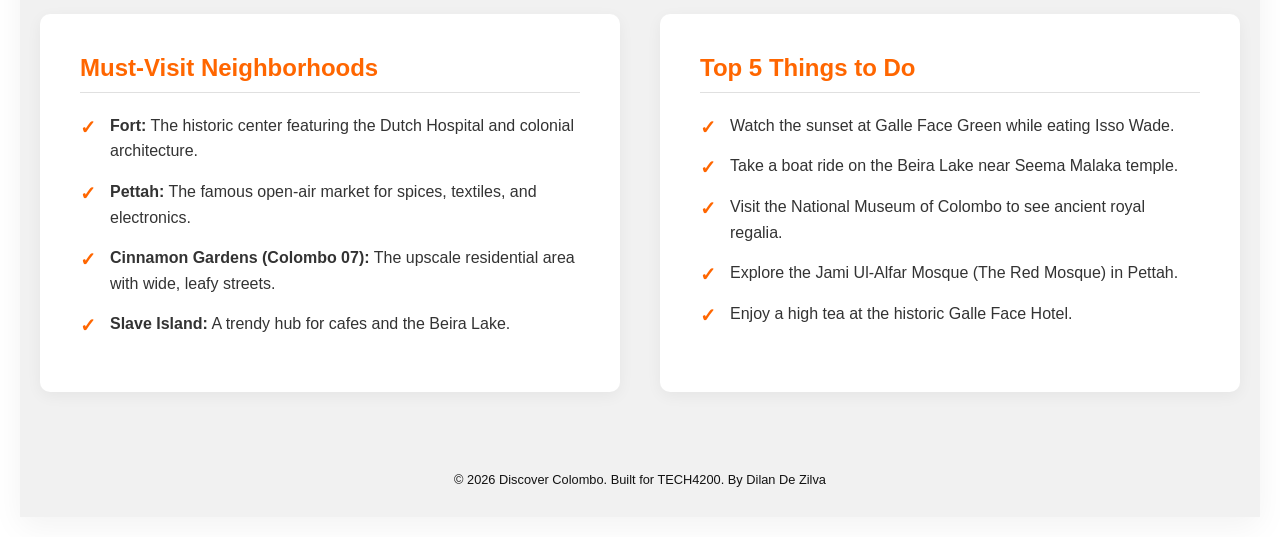
==== commit 3e16d202: "Add: Filtering added on places page" ====
--- a/index.html
+++ b/index.html
@@ -28,7 +28,7 @@
         <!-- Global Navigation -->
         <nav class="global-nav">
           <div class="nav-links" id="nav-links">
-            <a href="index.html">
+            <a href="index.html" class="active">
               <i class="fa-solid fa-house"></i>
               <span class="nav-text">Home</span>
             </a>
--- a/styles.css
+++ b/styles.css
@@ -28,7 +28,7 @@
   background-color: #ffffff;
   width: 80%;
   max-width: 900px;
-  margin: 20px auto 50px auto;
+  margin: 20px auto 30px auto;
   padding: 8px 20px;
   border-radius: 50px;
   box-shadow: 0 4px 15px rgba(0, 0, 0, 0.1);
@@ -241,6 +241,114 @@
   font-size: 1.2rem;
 }
 
+/* --- Footer --- */
+footer {
+  color: #121212;
+  text-align: center;
+  padding: 20px;
+  margin-top: 40px;
+  font-size: 0.8rem;
+}
+
+/* Places Page CSS  */
+
+.filter-buttons {
+  display: flex;
+  gap: 10px;
+  flex-wrap: wrap;
+  justify-content: center;
+  max-width: 1200px;
+  margin: 0 auto 30px auto;
+  padding: 0 20px;
+}
+
+.filter-btn {
+  padding: 8px 16px;
+  border: 2px solid #e0e0e0;
+  background-color: transparent;
+  color: #303030;
+  border-radius: 25px;
+  cursor: pointer;
+  font-weight: bold;
+  transition: all 0.3s ease;
+}
+
+.filter-btn:hover {
+  border-color: #ff6600;
+  color: #ff6600;
+}
+
+.filter-btn.active {
+  background-color: #ff6600;
+  border-color: #ff6600;
+  color: #ffffff;
+}
+
+/* Class added by JavaScript to hide cards that don't match the filter */
+.hidden {
+  display: none !important;
+}
+
+.page-header {
+  color: #000000;
+  text-align: center;
+  padding: 40px 20px;
+  margin: 20px 20px;
+}
+
+.page-header h1 {
+  font-size: 3rem;
+  color: #ff6600;
+  margin-bottom: 10px;
+}
+
+/* --- CARD GRID LAYOUT --- */
+.card-grid {
+  display: grid;
+  /* The magic responsive line! Fits as many 300px cards as possible */
+  grid-template-columns: repeat(auto-fit, minmax(300px, 1fr));
+  gap: 30px;
+}
+
+.place-card {
+  background-color: #ffffff;
+  border-radius: 10px;
+  overflow: hidden;
+  box-shadow: 0 5px 15px rgba(0, 0, 0, 0.05);
+  transition:
+    transform 0.3s ease,
+    box-shadow 0.3s ease;
+}
+
+.place-card:hover {
+  transform: translateY(-5px);
+  box-shadow: 0 10px 25px rgba(0, 0, 0, 0.1);
+}
+
+.place-card img {
+  width: 100%;
+  height: 200px;
+  object-fit: cover;
+}
+
+.card-info {
+  padding: 20px;
+  text-align: justify;
+}
+
+.card-info h3 {
+  color: #121212;
+  margin-bottom: 10px;
+  font-size: 1.4rem;
+  text-align: center;
+}
+
+.card-info p {
+  color: #666666;
+  line-height: 1.6;
+  font-size: 1rem;
+}
+
 /* --- Mobile Responsiveness --- */
 @media (max-width: 768px) {
   body {
@@ -332,139 +440,26 @@
   .list-container {
     padding: 20px;
   }
-}
-
-/* --- Footer --- */
-footer {
-  color: #121212;
-  text-align: center;
-  padding: 20px;
-  margin-top: 40px;
-  font-size: 0.8rem;
-}
-
-/* Places Page CSS  */
-/* --- Filter and Sort Controls --- */
-.controls-container {
-  display: flex;
-  justify-content: space-between;
-  align-items: center;
-  max-width: 1200px;
-  margin: 0 auto 30px auto;
-  padding: 0 20px;
-  flex-wrap: wrap;
-  gap: 20px;
-}
-
-.filter-buttons {
-  display: flex;
-  gap: 10px;
-  flex-wrap: wrap;
-}
-
-.filter-btn {
-  padding: 8px 16px;
-  border: 2px solid #e0e0e0;
-  background-color: transparent;
-  color: #333333;
-  border-radius: 25px;
-  cursor: pointer;
-  font-weight: bold;
-  transition: all 0.3s ease;
-}
-
-.filter-btn:hover {
-  border-color: #ff6600;
-  color: #ff6600;
-}
-
-.filter-btn.active {
-  background-color: #ff6600;
-  border-color: #ff6600;
-  color: #ffffff;
-}
-
-.sort-dropdown select {
-  padding: 10px 15px;
-  border: 2px solid #e0e0e0;
-  border-radius: 8px;
-  background-color: #ffffff;
-  color: #333333;
-  font-weight: bold;
-  cursor: pointer;
-  outline: none;
-  font-family: inherit;
-}
-
-.sort-dropdown select:focus {
-  border-color: #ff6600;
-}
-
-/* Class added by JavaScript to hide cards that don't match the filter */
-.hidden {
-  display: none !important;
-}
-/* --- INTERNAL PAGE HEADERS --- */
-.page-header {
-  /* background-color: #121212; Dark background to make text pop */
-  color: #000000;
-  text-align: center;
-  padding: 60px 20px;
-  margin-bottom: 40px;
-}
-
-.page-header h1 {
-  font-size: 3rem;
-  color: #ff6600; /* Orange theme accent */
-  margin-bottom: 10px;
-}
-
-.page-content {
-  max-width: 1200px;
-  margin: 0 auto;
-  padding: 0 20px 60px 20px;
-}
-
-/* --- CARD GRID LAYOUT --- */
-.card-grid {
-  display: grid;
-  /* The magic responsive line! Fits as many 300px cards as possible */
-  grid-template-columns: repeat(auto-fit, minmax(300px, 1fr));
-  gap: 30px;
-}
-
-.place-card {
-  background-color: #ffffff;
-  border-radius: 10px;
-  overflow: hidden; /* Keeps the image perfectly locked inside the curved corners */
-  box-shadow: 0 5px 15px rgba(0, 0, 0, 0.05); /* Soft drop shadow */
-  transition:
-    transform 0.3s ease,
-    box-shadow 0.3s ease;
-}
-
-.place-card:hover {
-  transform: translateY(-5px); /* Card floats up when you hover over it */
-  box-shadow: 0 10px 25px rgba(0, 0, 0, 0.1); /* Shadow gets darker on hover */
-}
-
-.place-card img {
-  width: 100%;
-  height: 200px;
-  object-fit: cover; /* Ensures photos don't get stretched or squished */
-}
-
-.card-info {
-  padding: 20px;
-}
-
-.card-info h3 {
-  color: #121212;
-  margin-bottom: 10px;
-  font-size: 1.4rem;
-}
-
-.card-info p {
-  color: #666666;
-  line-height: 1.6;
-}
+
+  .page-header h1 {
+    font-size: 1.7rem;
+  }
+
+  .page-header {
+    font-size: 0.9rem;
+    padding: 20px 10px;
+    margin: 10px 10px;
+  }
+
+  .card-info h3 {
+    
+    font-size: 1.2rem;
+    
+  }
+
+  .card-info p {
+    
+    line-height: 1.4;
+    font-size: 0.9rem;
+  }
+}
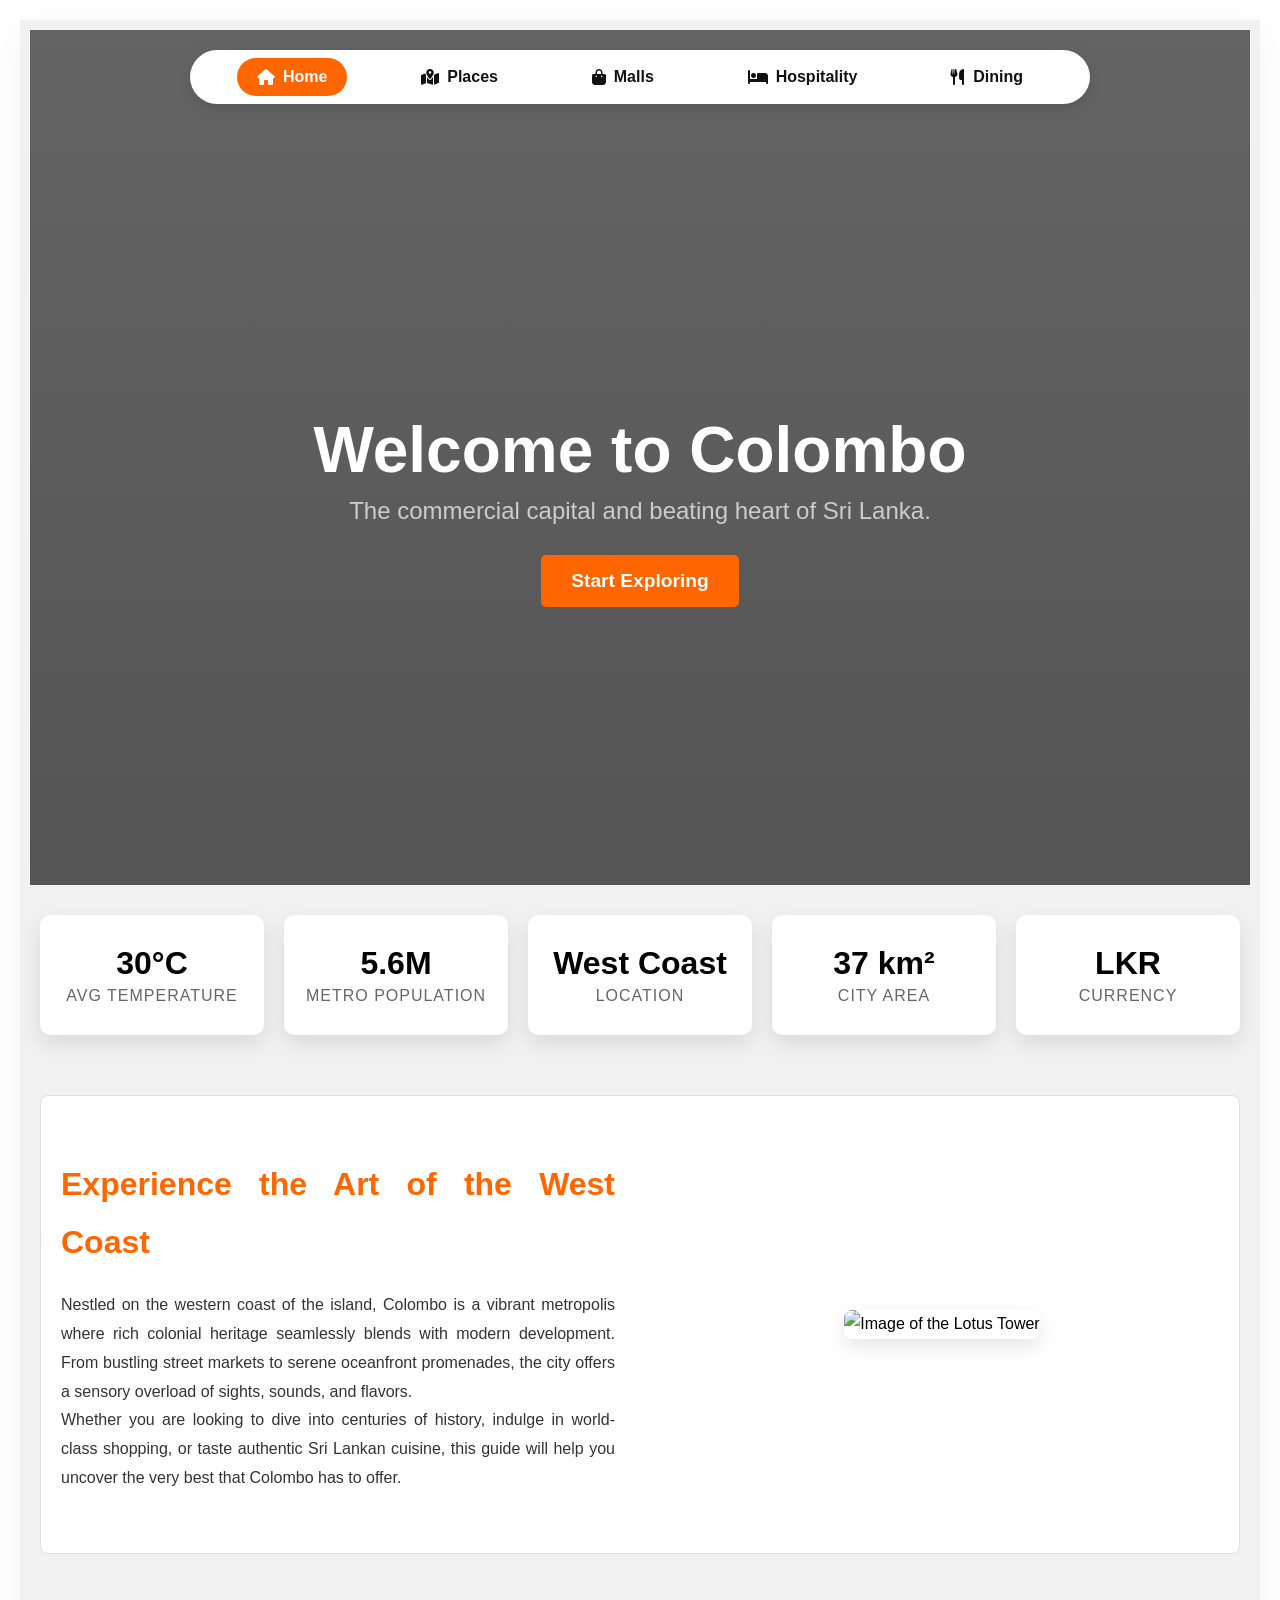
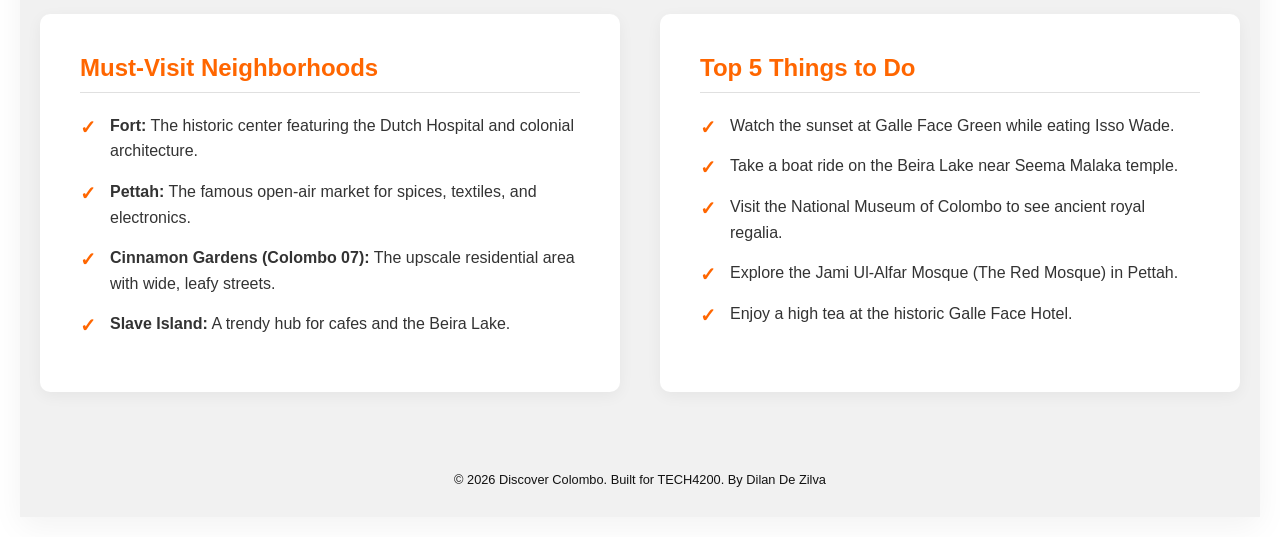
==== commit 59d34ced: "Add: Hospitality Page" ====
--- a/index.html
+++ b/index.html
@@ -40,9 +40,9 @@
               <i class="fa-solid fa-bag-shopping"></i>
               <span class="nav-text">Malls</span>
             </a>
-            <a href="hotels.html">
+            <a href="hospitality.html">
               <i class="fa-solid fa-bed"></i>
-              <span class="nav-text">Hotels</span>
+              <span class="nav-text">Hospitality</span>
             </a>
             <a href="restaurants.html">
               <i class="fa-solid fa-utensils"></i>
--- a/styles.css
+++ b/styles.css
@@ -250,7 +250,7 @@
   font-size: 0.8rem;
 }
 
-/* Places Page CSS  */
+/* -- Places Page CSS -- */
 
 .filter-buttons {
   display: flex;
@@ -302,10 +302,10 @@
   margin-bottom: 10px;
 }
 
-/* --- CARD GRID LAYOUT --- */
+/* --- Card Grid Layout --- */
 .card-grid {
   display: grid;
-  /* The magic responsive line! Fits as many 300px cards as possible */
+  /* Fits as many 300px cards as possible */
   grid-template-columns: repeat(auto-fit, minmax(300px, 1fr));
   gap: 30px;
 }
@@ -346,6 +346,53 @@
 .card-info p {
   color: #666666;
   line-height: 1.6;
+  font-size: 1rem;
+}
+
+/* -- Malls Page -- */
+.mall-showcase {
+  max-width: 1200px;
+  margin: 0 auto;
+  padding: 0 20px;
+}
+
+.mall-row {
+  display: flex;
+  align-items: center;
+  gap: 50px;
+  margin-bottom: 80px; 
+}
+
+/* Flips the layout of every even-numbered row! */
+.mall-row:nth-child(even) {
+  flex-direction: row-reverse;
+}
+
+.mall-image {
+  flex: 1;
+}
+
+.mall-image img {
+  width: 100%;
+  border-radius: 12px;
+  box-shadow: 0 10px 30px rgba(0, 0, 0, 0.1);
+  object-fit: cover;
+}
+
+.mall-content {
+  flex: 1;
+}
+
+.mall-content h3 {
+  font-size: 1.8rem;
+  color: #121212;
+  margin-bottom: 15px;
+}
+
+.mall-content p {
+  color: #555555;
+  line-height: 1.6;
+  margin-bottom: 20px;
   font-size: 1rem;
 }
 
@@ -452,14 +499,34 @@
   }
 
   .card-info h3 {
-    
     font-size: 1.2rem;
-    
   }
 
   .card-info p {
-    
     line-height: 1.4;
     font-size: 0.9rem;
   }
-}
+  .mall-row,
+  .mall-row:nth-child(even) {
+    flex-direction: column;
+    gap: 20px;
+    margin-bottom: 50px;
+  }
+
+  .mall-content h3 {
+    font-size: 1.5rem;
+    margin-bottom: 10px;
+    text-align: center;
+  }
+
+  .mall-content p {
+    line-height: 1.2;
+    font-size: 0.9rem;
+    text-align: justify;
+  }
+
+  .mall-content li{
+    font-size: 0.9rem;
+    text-align: justify;
+  }
+}
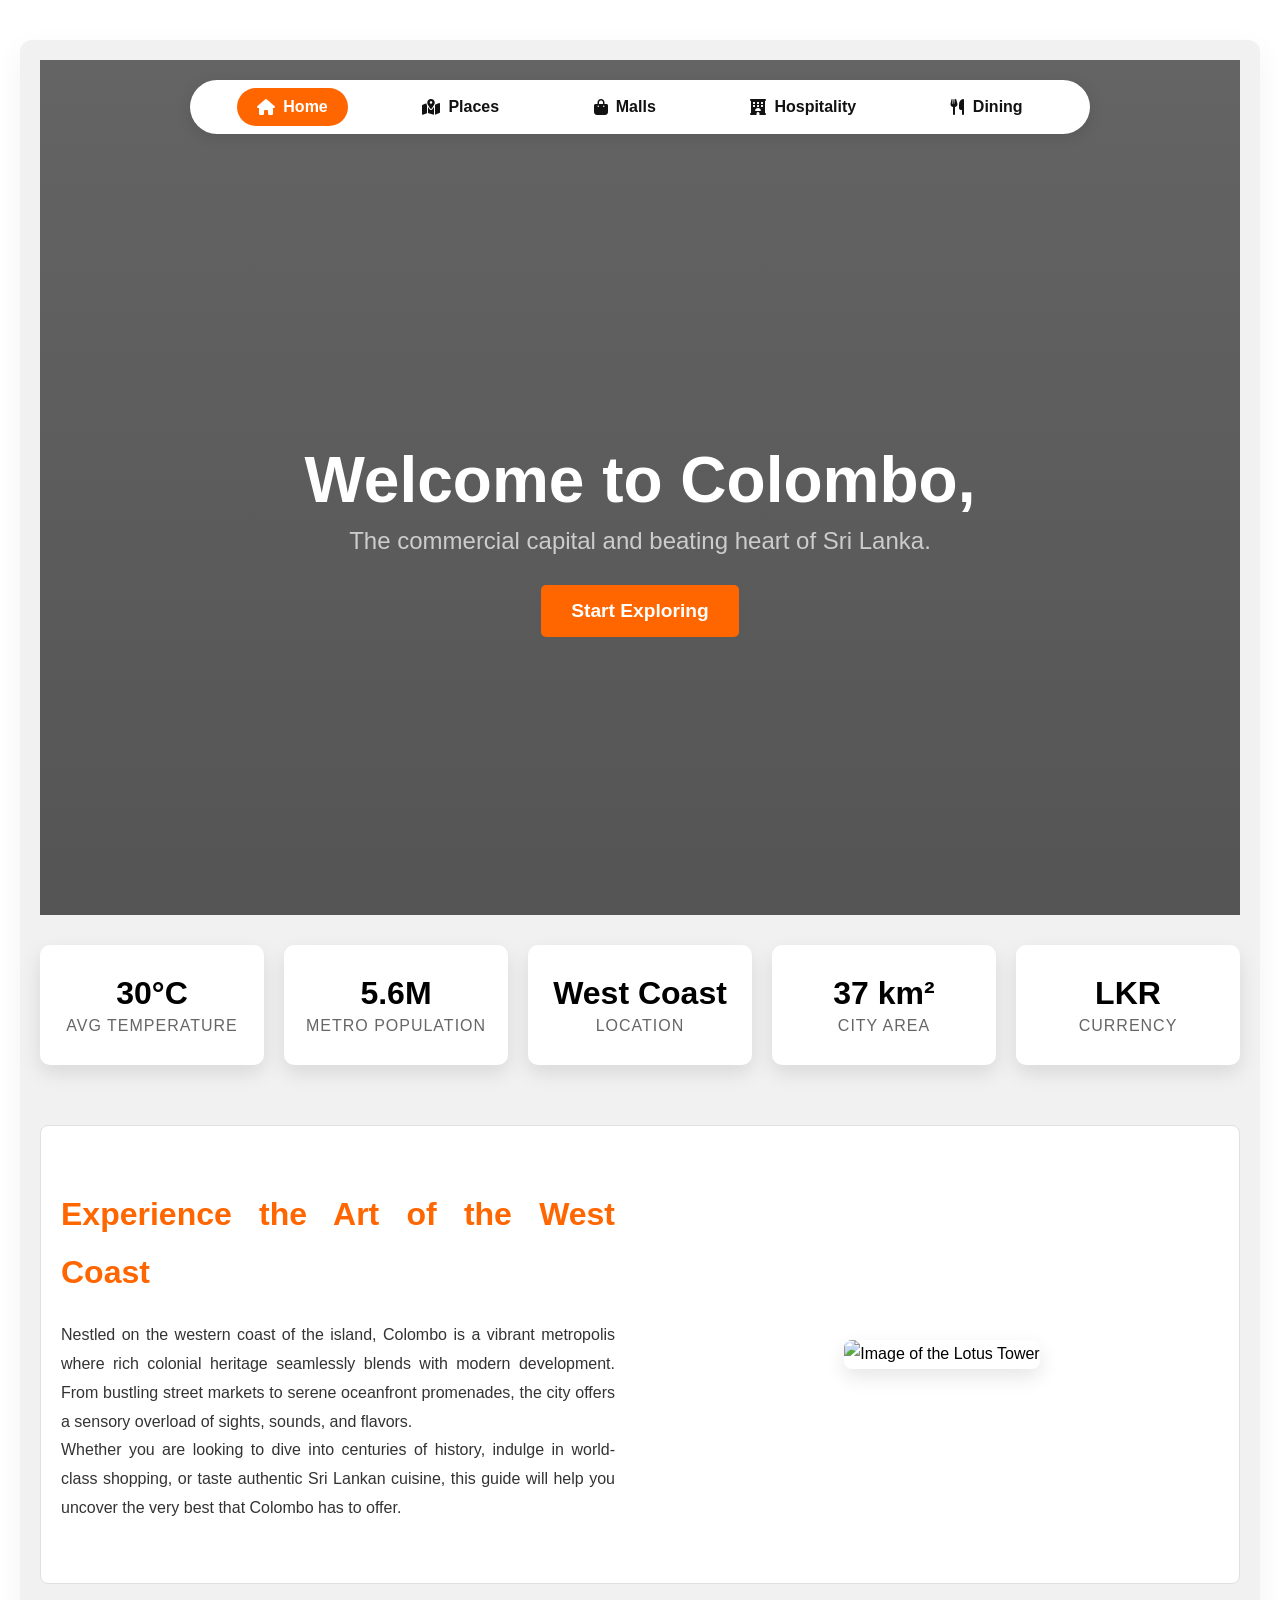
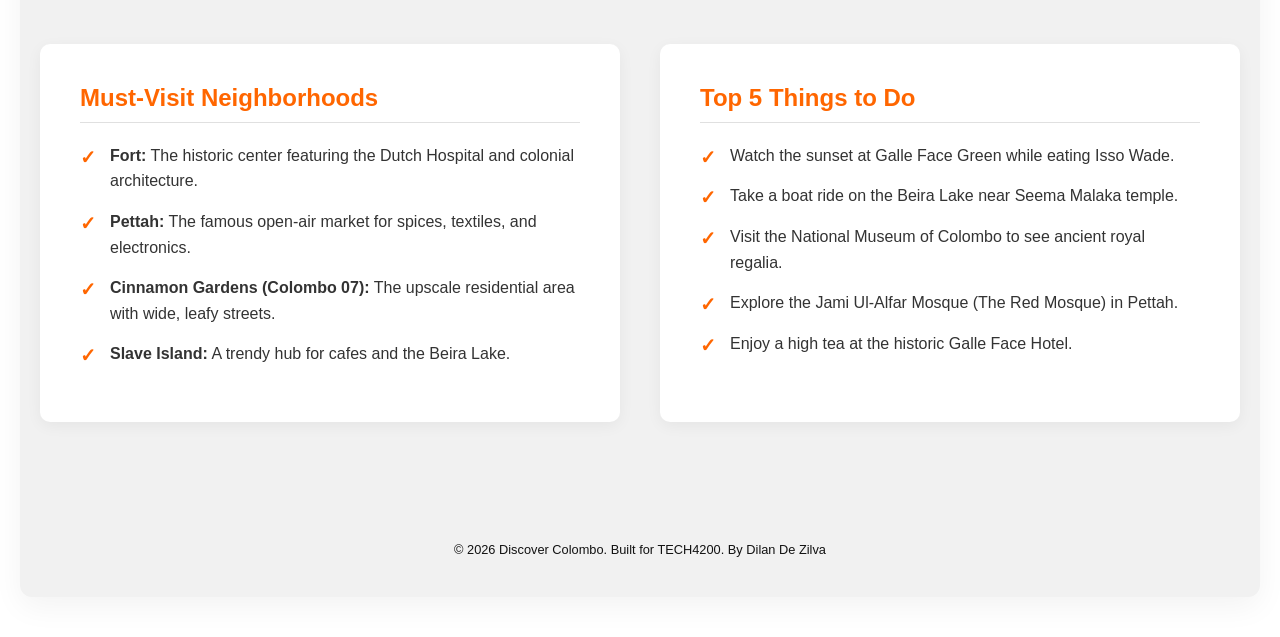
==== commit 7a49e6e6: "Update: Fix background CSS" ====
--- a/index.html
+++ b/index.html
@@ -41,7 +41,7 @@
               <span class="nav-text">Malls</span>
             </a>
             <a href="hospitality.html">
-              <i class="fa-solid fa-bed"></i>
+              <i class="fas fa-hotel"></i>
               <span class="nav-text">Hospitality</span>
             </a>
             <a href="restaurants.html">
--- a/styles.css
+++ b/styles.css
@@ -11,16 +11,28 @@
 
 body {
   background-color: #ffffff;
-  padding: 20px 20px;
-  display: flex;
-  justify-content: center;
+  margin: 0; 
+  padding: 20px; 
+  display: flex;
+  flex-direction: column; 
+  min-height: 100vh; 
+  box-sizing: border-box;
 }
 
 .content-wrapper {
   background-color: #f1f1f1;
   width: 100%;
-  padding: 10px;
+  margin: 20px auto;
+  padding: 20px; 
   box-shadow: 0 10px 30px rgba(0, 0, 0, 0.05);
+  border-radius: 12px;
+  flex: 1; 
+  display: flex;
+  flex-direction: column;
+}
+
+main{
+  flex:1;
 }
 
 /* --- Global Navbar --- */
@@ -529,4 +541,8 @@
     font-size: 0.9rem;
     text-align: justify;
   }
-}
+
+  .card-info a{
+    font-size: 0.5rem;
+  }
+}
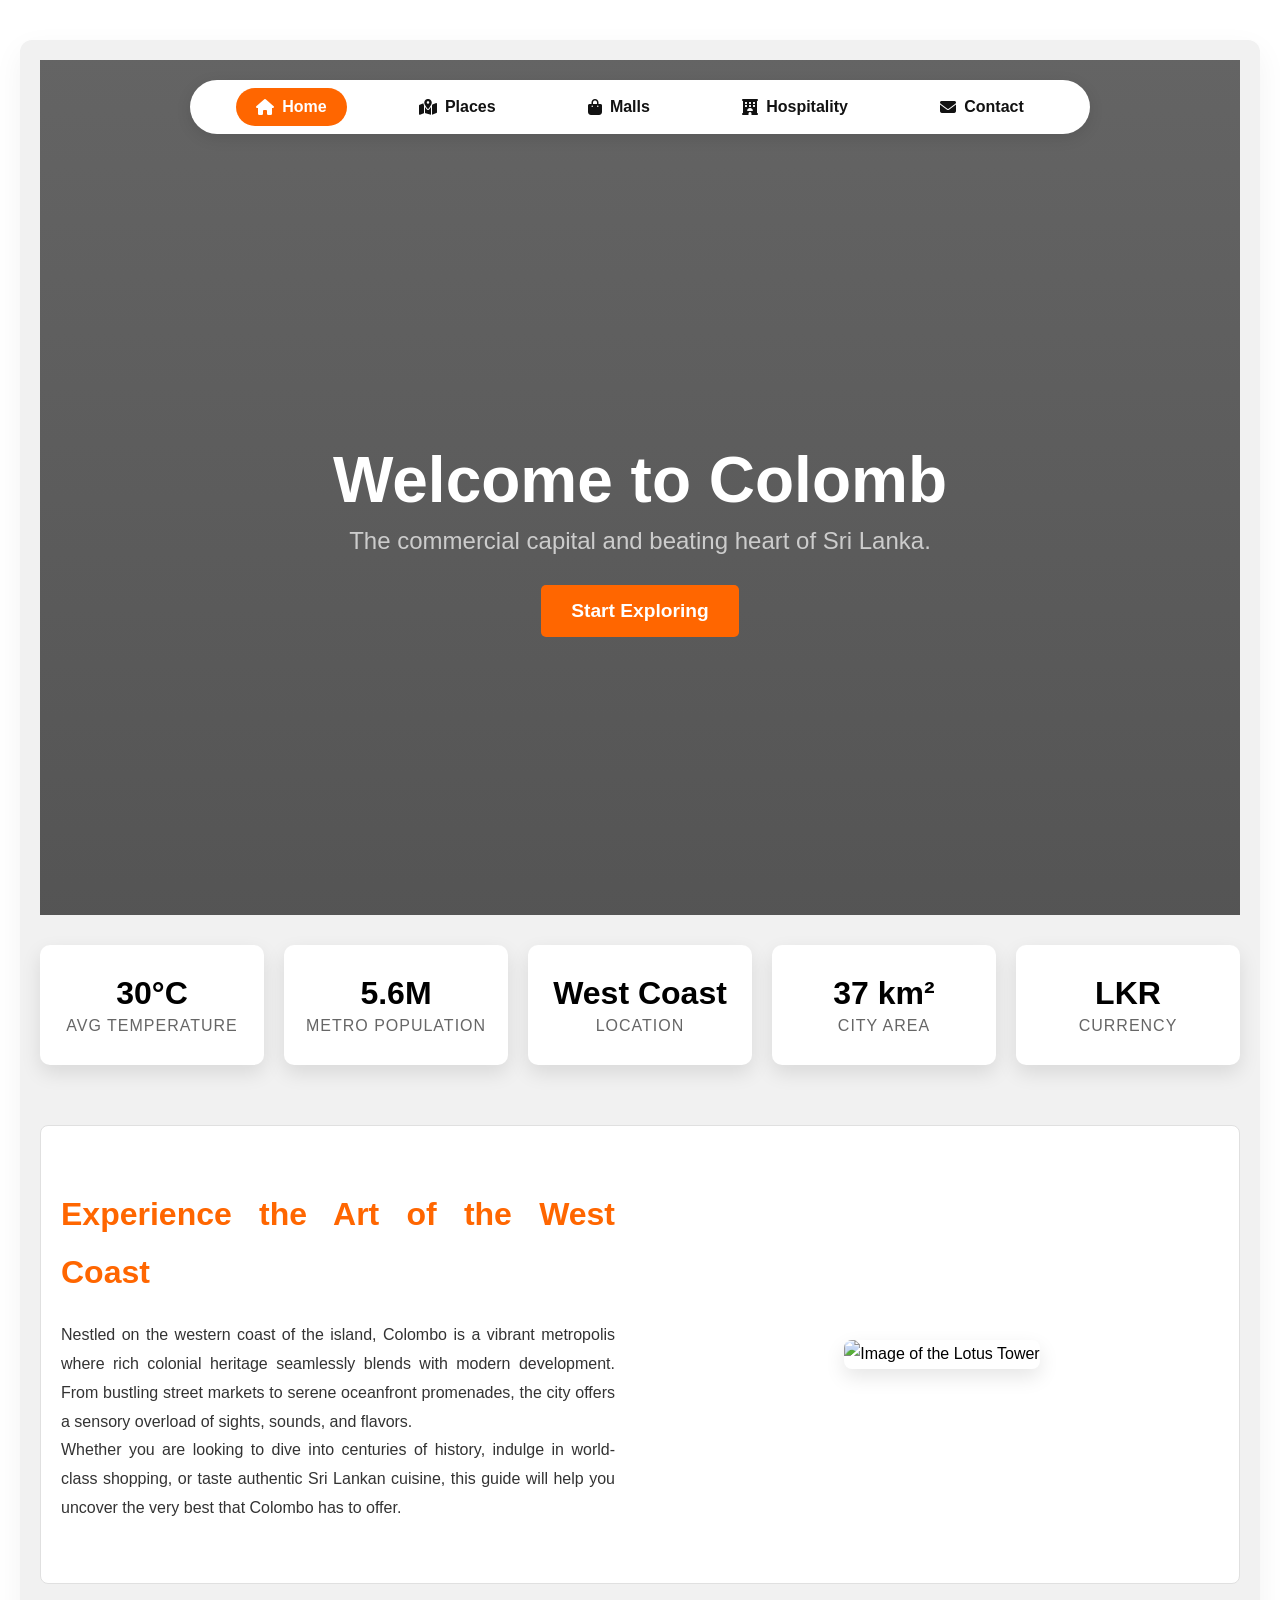
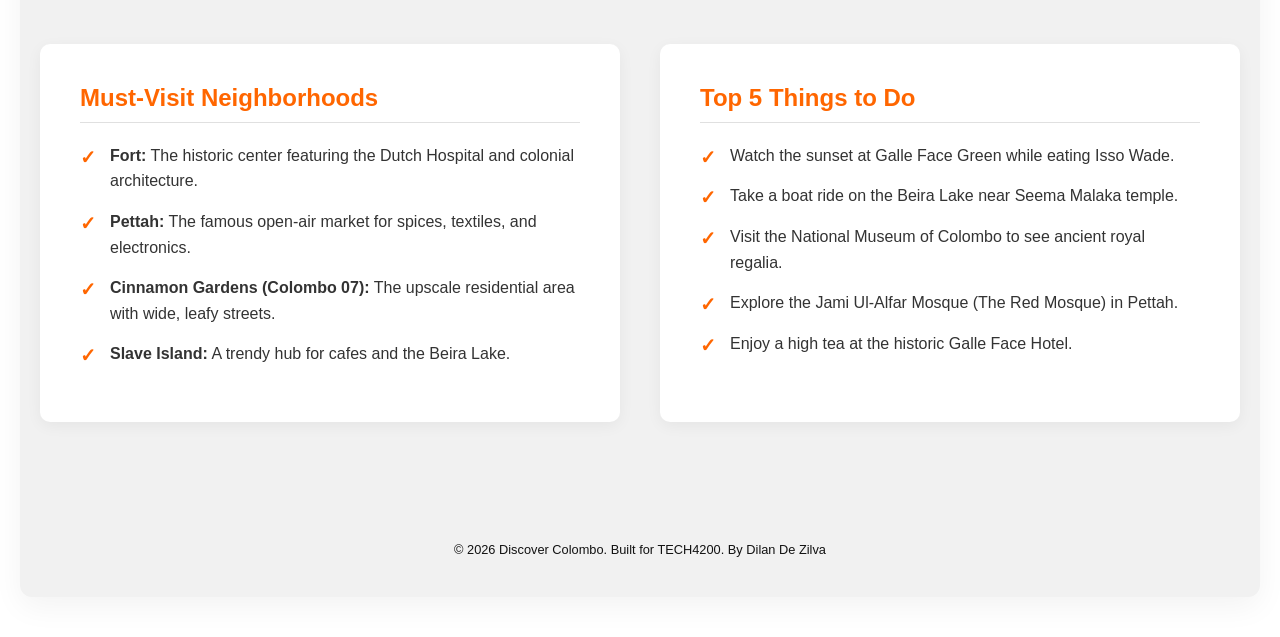
==== commit 645534a7: "Add: Contact Page" ====
--- a/index.html
+++ b/index.html
@@ -44,9 +44,9 @@
               <i class="fas fa-hotel"></i>
               <span class="nav-text">Hospitality</span>
             </a>
-            <a href="restaurants.html">
-              <i class="fa-solid fa-utensils"></i>
-              <span class="nav-text">Dining</span>
+            <a href="contact.html">
+              <i class="fa-solid fa-envelope"></i>
+              <span class="nav-text">Contact</span>
             </a>
           </div>
         </nav>
--- a/styles.css
+++ b/styles.css
@@ -11,11 +11,11 @@
 
 body {
   background-color: #ffffff;
-  margin: 0; 
-  padding: 20px; 
-  display: flex;
-  flex-direction: column; 
-  min-height: 100vh; 
+  margin: 0;
+  padding: 20px;
+  display: flex;
+  flex-direction: column;
+  min-height: 100vh;
   box-sizing: border-box;
 }
 
@@ -23,16 +23,16 @@
   background-color: #f1f1f1;
   width: 100%;
   margin: 20px auto;
-  padding: 20px; 
+  padding: 20px;
   box-shadow: 0 10px 30px rgba(0, 0, 0, 0.05);
   border-radius: 12px;
-  flex: 1; 
+  flex: 1;
   display: flex;
   flex-direction: column;
 }
 
-main{
-  flex:1;
+main {
+  flex: 1;
 }
 
 /* --- Global Navbar --- */
@@ -264,7 +264,7 @@
 
 /* -- Places Page CSS -- */
 
-.filter-buttons {
+.category-button {
   display: flex;
   gap: 10px;
   flex-wrap: wrap;
@@ -274,7 +274,7 @@
   padding: 0 20px;
 }
 
-.filter-btn {
+.category-btn {
   padding: 8px 16px;
   border: 2px solid #e0e0e0;
   background-color: transparent;
@@ -285,12 +285,12 @@
   transition: all 0.3s ease;
 }
 
-.filter-btn:hover {
+.category-btn:hover {
   border-color: #ff6600;
   color: #ff6600;
 }
 
-.filter-btn.active {
+.category-btn.active {
   background-color: #ff6600;
   border-color: #ff6600;
   color: #ffffff;
@@ -372,7 +372,7 @@
   display: flex;
   align-items: center;
   gap: 50px;
-  margin-bottom: 80px; 
+  margin-bottom: 80px;
 }
 
 /* Flips the layout of every even-numbered row! */
@@ -405,6 +405,135 @@
   color: #555555;
   line-height: 1.6;
   margin-bottom: 20px;
+  font-size: 1rem;
+}
+
+/* -- Contact Page -- */
+.contact-layout {
+  display: flex;
+  flex-wrap: wrap;
+  gap: 50px;
+}
+
+.contact-info {
+  flex: 1;
+  min-width: 250px;
+}
+.contact-form-container {
+  flex: 2;
+  background: #ffffff;
+  padding: 50px;
+  border-radius: 20px;
+  box-shadow: 0 15px 35px rgba(0, 0, 0, 0.06);
+  border: 1px solid rgba(0, 0, 0, 0.03);
+}
+
+.contact-form-container h2 {
+  font-size: 2.2rem;
+  margin-bottom: 30px;
+}
+
+.input-group {
+  margin-bottom: 25px;
+}
+
+.input-group label {
+  display: block;
+  font-size: 0.85rem;
+  font-weight: 700;
+  color: #555555;
+  margin-bottom: 10px;
+  text-transform: uppercase;
+  letter-spacing: 1px;
+}
+
+.input-group input,
+.form-textarea {
+  width: 100%;
+  padding: 16px 20px;
+  background-color: #f8f9fa;
+  border: 2px solid transparent;
+  border-radius: 12px;
+  font-size: 1rem;
+  color: #333333;
+  transition: all 0.3s ease;
+  box-sizing: border-box;
+}
+
+.form-textarea {
+  resize: vertical;
+  min-height: 150px;
+}
+
+.input-group input:focus,
+.form-textarea:focus {
+  outline: none;
+  background-color: #ffffff;
+  border-color: #ff6600;
+  box-shadow: 0 0 0 4px rgba(255, 102, 0, 0.1);
+}
+
+.form-submit-btn {
+  background: linear-gradient(135deg, #ff6600, #ff8c42);
+  color: #ffffff;
+  padding: 18px;
+  border: none;
+  border-radius: 12px;
+  font-size: 1.1rem;
+  font-weight: bold;
+  cursor: pointer;
+  transition:
+    transform 0.2s ease,
+    box-shadow 0.2s ease;
+  width: 100%;
+  margin-top: 15px;
+}
+
+.form-submit-btn:hover {
+  transform: translateY(-3px);
+  box-shadow: 0 10px 20px rgba(255, 102, 0, 0.3);
+}
+
+.required-asterisk {
+  color: #ff3333;
+}
+
+.error-text {
+  color: #ff3333;
+  margin-top: 8px;
+  display: block;
+  font-size: 0.85rem;
+  font-weight: 600;
+}
+
+.success-message {
+  margin-top: 25px;
+  padding: 20px;
+  background: #f0fdf4;
+  color: #166534;
+  border-radius: 12px;
+  text-align: center;
+  border: 2px solid #bbf7d0;
+  font-weight: bold;
+  font-size: 1.1rem;
+}
+
+.info-card {
+  background: #ffffff;
+  padding: 30px;
+  border-radius: 12px;
+  box-shadow: 0 5px 15px rgba(0, 0, 0, 0.05);
+  margin-bottom: 20px;
+}
+
+.info-card h3 {
+  color: #ff6600;
+  margin-bottom: 15px;
+}
+
+.info-card p {
+  color: #555;
+  margin-bottom: 10px;
   font-size: 1rem;
 }
 
@@ -537,12 +666,48 @@
     text-align: justify;
   }
 
-  .mall-content li{
+  .mall-content li {
     font-size: 0.9rem;
     text-align: justify;
   }
 
-  .card-info a{
-    font-size: 0.5rem;
-  }
-}
+  .card-info a {
+    font-size: 0.8rem;
+  }
+
+  .contact-layout {
+    gap: 30px;
+    margin-top: 20px;
+  }
+
+  .contact-form-container {
+    padding: 30px 20px;
+    border-radius: 15px; 
+  }
+
+  .contact-form-container h2 {
+    font-size: 1.4rem;
+    margin-bottom: 20px;
+  }
+
+  .input-group input,
+  .form-textarea {
+    padding: 14px 15px;
+  }
+
+  .info-card {
+    padding: 20px;
+  }
+
+  .info-card h3 {
+    font-size: 1rem;
+  }
+  .info-card p {
+    font-size: 0.9rem;
+  }
+
+  .input-group label {
+    font-size: 0.65rem;
+  }
+ 
+}
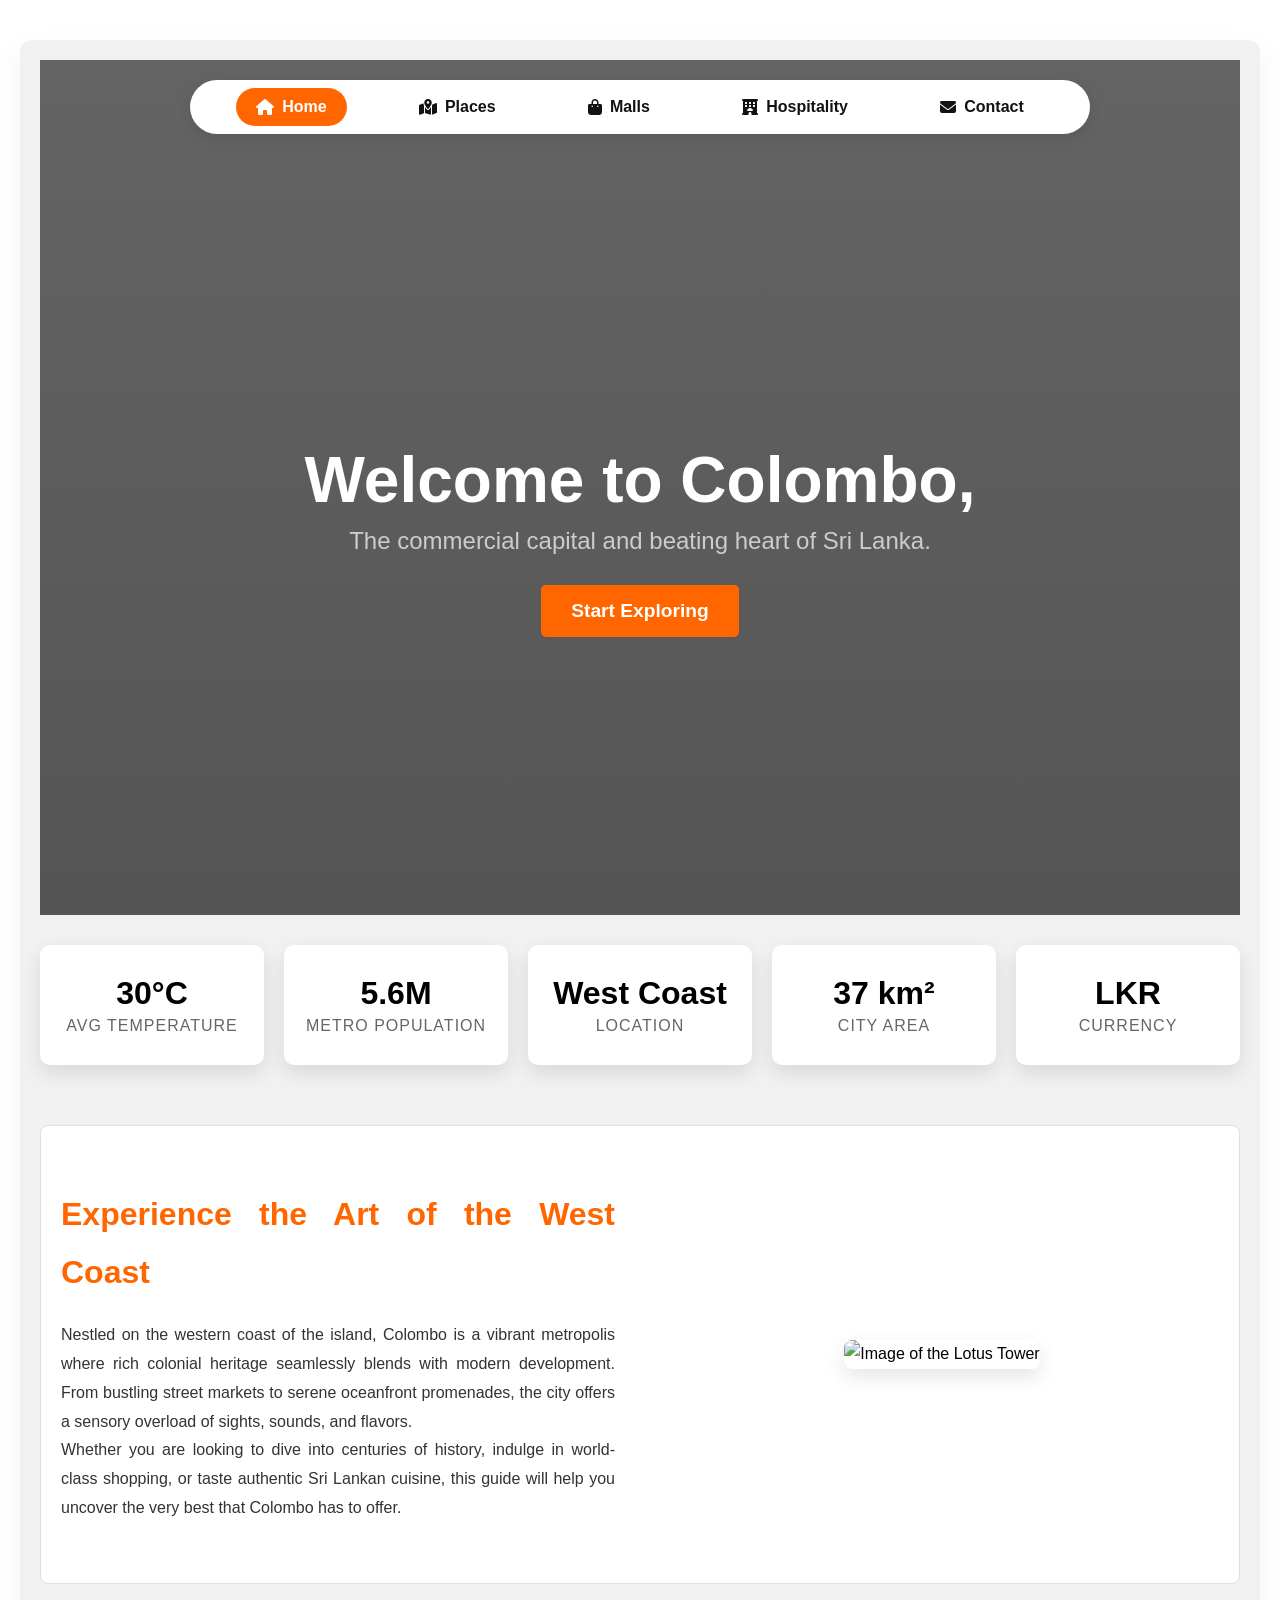
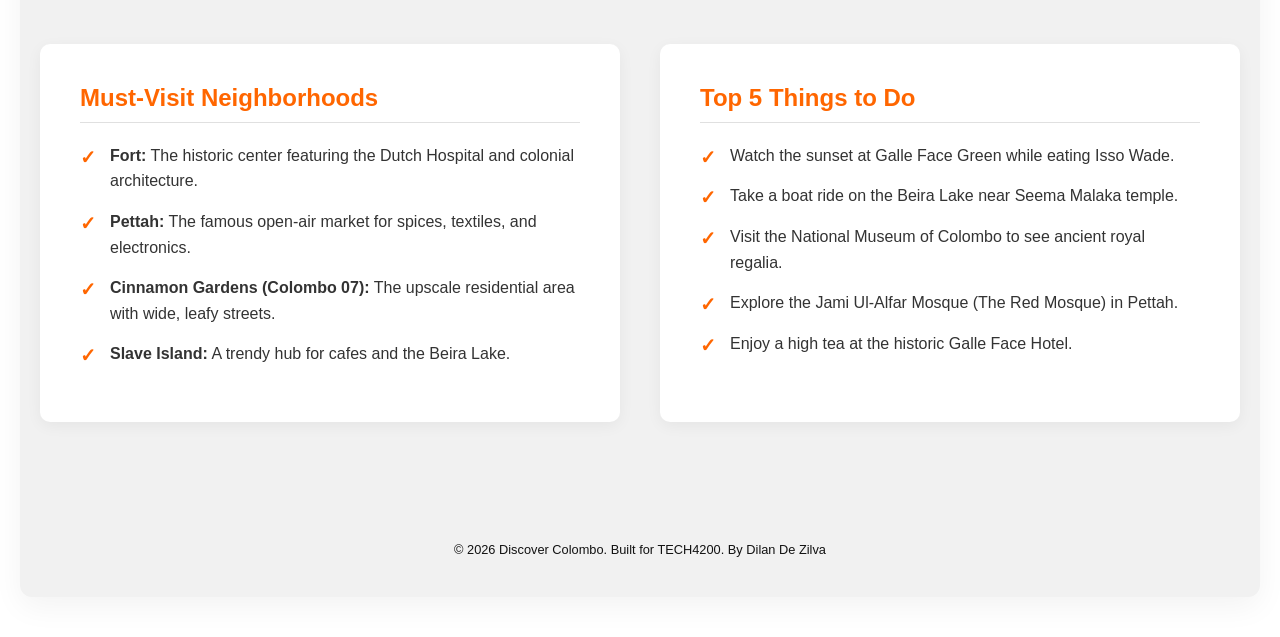
==== commit a3cf4b89: "Update: Comment and code changes" ====
--- a/index.html
+++ b/index.html
@@ -16,7 +16,7 @@
       content="Discover the vibrant heart of Sri Lanka! Your ultimate guide to the best places, food, hotels, and hidden gems in Colombo. Start planning your trip today." />
     <title>Discover Colombo | Travel Guide</title>
     <link rel="stylesheet" href="styles.css" />
-    <!-- Nav bar icon from online library -->
+    <!-- Nav bar icon from online library font awesome -->
     <link
       rel="stylesheet"
       href="https://cdnjs.cloudflare.com/ajax/libs/font-awesome/6.4.0/css/all.min.css" />
--- a/styles.css
+++ b/styles.css
@@ -35,7 +35,7 @@
   flex: 1;
 }
 
-/* --- Global Navbar --- */
+/* -- Global Navbar -- */
 .global-nav {
   background-color: #ffffff;
   width: 80%;
@@ -68,14 +68,13 @@
     color 0.3s ease;
 }
 
-/* When hover over the text or icon color changes and shows the active page highlighted */
 .nav-links a:hover,
 .nav-links a.active {
   background-color: #ff6600;
   color: #ffffff;
 }
 
-/* --- Hero Section --- */
+/* -- Hero Section -- */
 .hero-section {
   height: 95vh;
   background-image:
@@ -108,7 +107,6 @@
   color: #cccccc;
 }
 
-/* Buttons */
 .cta-button {
   background-color: #ff6600;
   color: #ffffff;
@@ -125,7 +123,7 @@
   background-color: #cc5200;
 }
 
-/* --- Stats Section --- */
+/* -- Stats Section -- */
 .stats-section {
   display: grid;
   grid-template-columns: repeat(auto-fit, minmax(200px, 1fr));
@@ -161,7 +159,7 @@
   letter-spacing: 1px;
 }
 
-/* --- Intro Section --- */
+/* -- Intro Section -- */
 .intro-section {
   background-color: #ffffff;
   padding: 60px 20px;
@@ -205,7 +203,7 @@
   box-shadow: 0 8px 20px rgba(0, 0, 0, 0.1);
 }
 
-/* --- List Section --- */
+/* -- List Section -- */
 .list-section {
   display: flex;
   gap: 40px;
@@ -229,7 +227,6 @@
   padding-bottom: 10px;
 }
 
-/* Removing default bullets and adding custom ones */
 .custom-list {
   list-style: none;
   padding: 0;
@@ -243,7 +240,6 @@
   line-height: 1.6;
 }
 
-/* The Custom Orange Arrow Trick */
 .custom-list li::before {
   content: "✓";
   position: absolute;
@@ -262,7 +258,7 @@
   font-size: 0.8rem;
 }
 
-/* -- Places Page CSS -- */
+/* -- Places Page -- */
 
 .category-button {
   display: flex;
@@ -296,7 +292,6 @@
   color: #ffffff;
 }
 
-/* Class added by JavaScript to hide cards that don't match the filter */
 .hidden {
   display: none !important;
 }
@@ -314,10 +309,9 @@
   margin-bottom: 10px;
 }
 
-/* --- Card Grid Layout --- */
+/* -- Card Grid Layout -- */
 .card-grid {
   display: grid;
-  /* Fits as many 300px cards as possible */
   grid-template-columns: repeat(auto-fit, minmax(300px, 1fr));
   gap: 30px;
 }
@@ -375,7 +369,6 @@
   margin-bottom: 80px;
 }
 
-/* Flips the layout of every even-numbered row! */
 .mall-row:nth-child(even) {
   flex-direction: row-reverse;
 }
@@ -532,18 +525,17 @@
 }
 
 .info-card p {
-  color: #555;
+  color: #4d4c4c;
   margin-bottom: 10px;
   font-size: 1rem;
 }
 
-/* --- Mobile Responsiveness --- */
+/* -- Mobile Responsiveness CSS -- */
 @media (max-width: 768px) {
   body {
     padding-bottom: 80px;
   }
 
-  /* Fix the nav bar to the bottom of the screen */
   .global-nav {
     position: fixed;
     bottom: 0;
@@ -568,10 +560,6 @@
     font-size: 1.2rem;
   }
 
-  /* .nav-text {
-    display: none;
-  } */
-
   .hero-section {
     height: 65vh;
     min-height: 400px;
@@ -682,7 +670,7 @@
 
   .contact-form-container {
     padding: 30px 20px;
-    border-radius: 15px; 
+    border-radius: 15px;
   }
 
   .contact-form-container h2 {
@@ -709,5 +697,8 @@
   .input-group label {
     font-size: 0.65rem;
   }
- 
-}
+
+  .success-message {
+    font-size: 0.8rem;
+  }
+}
